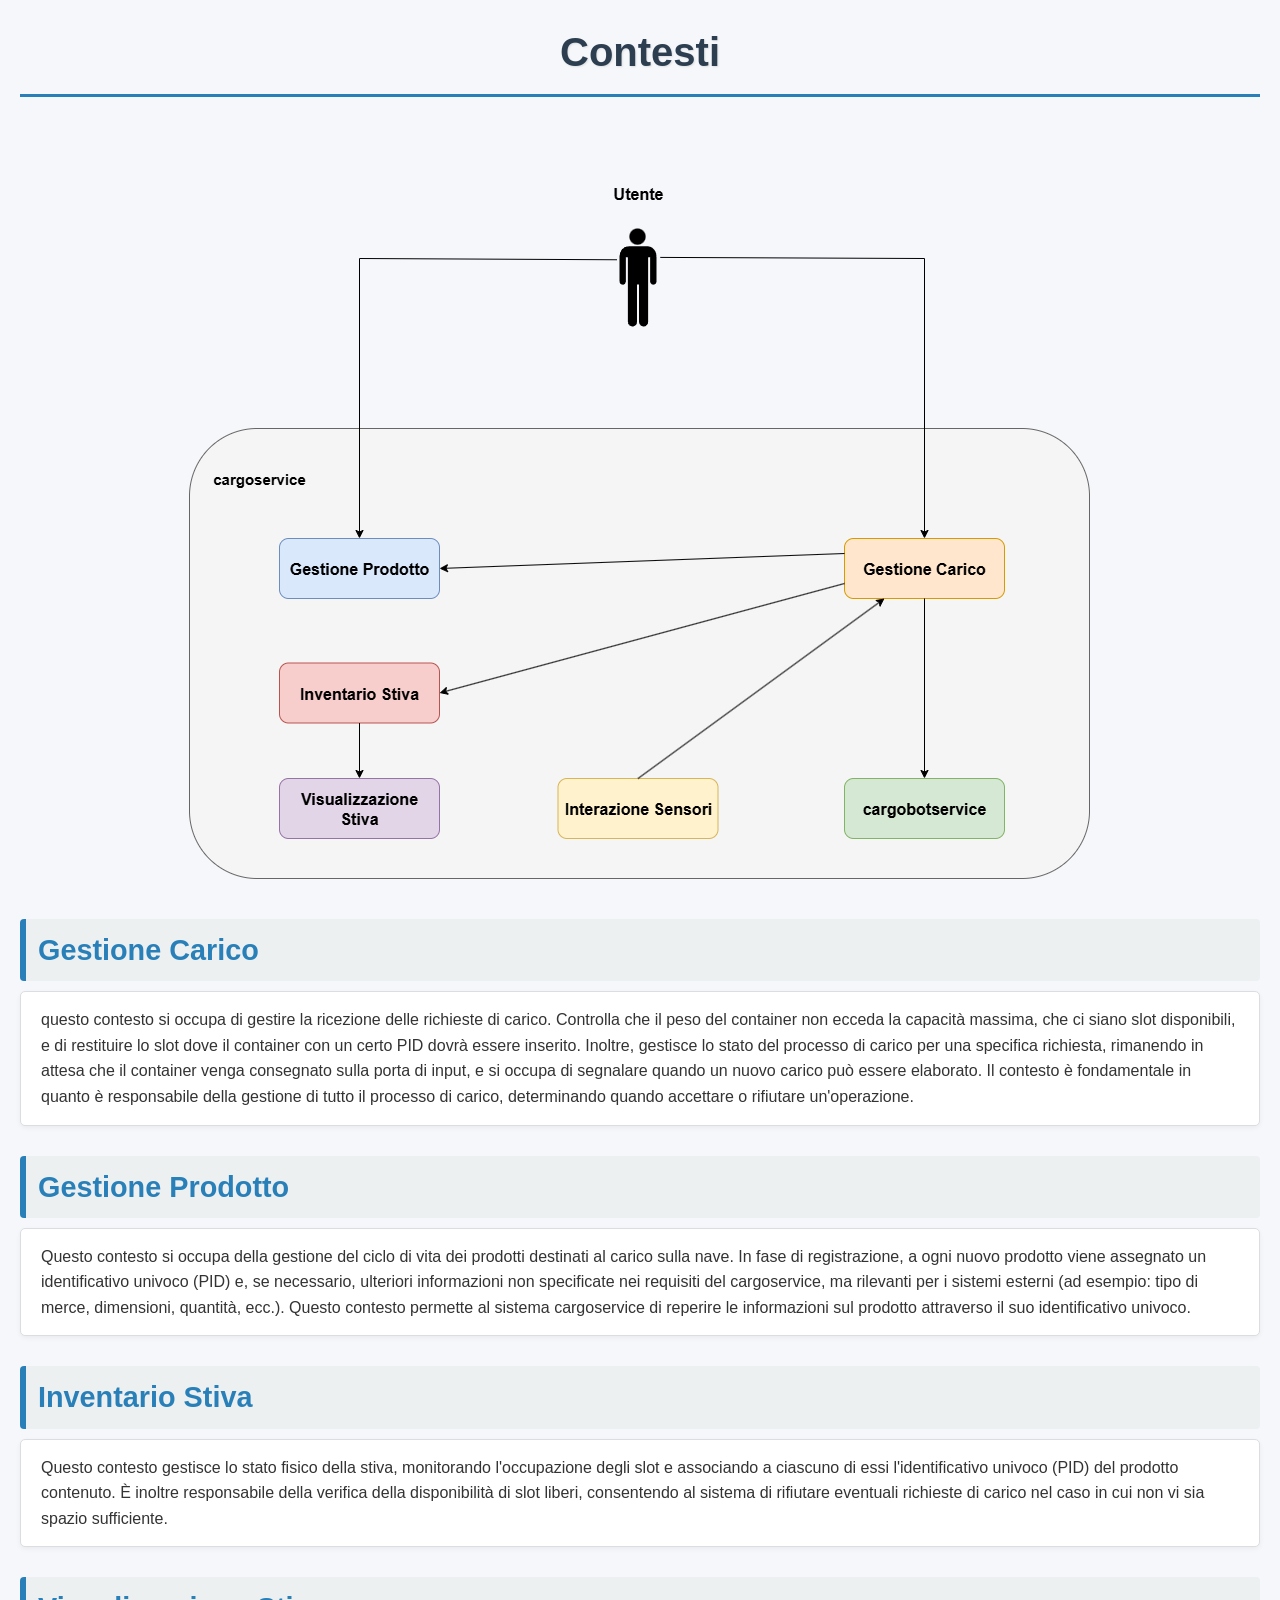
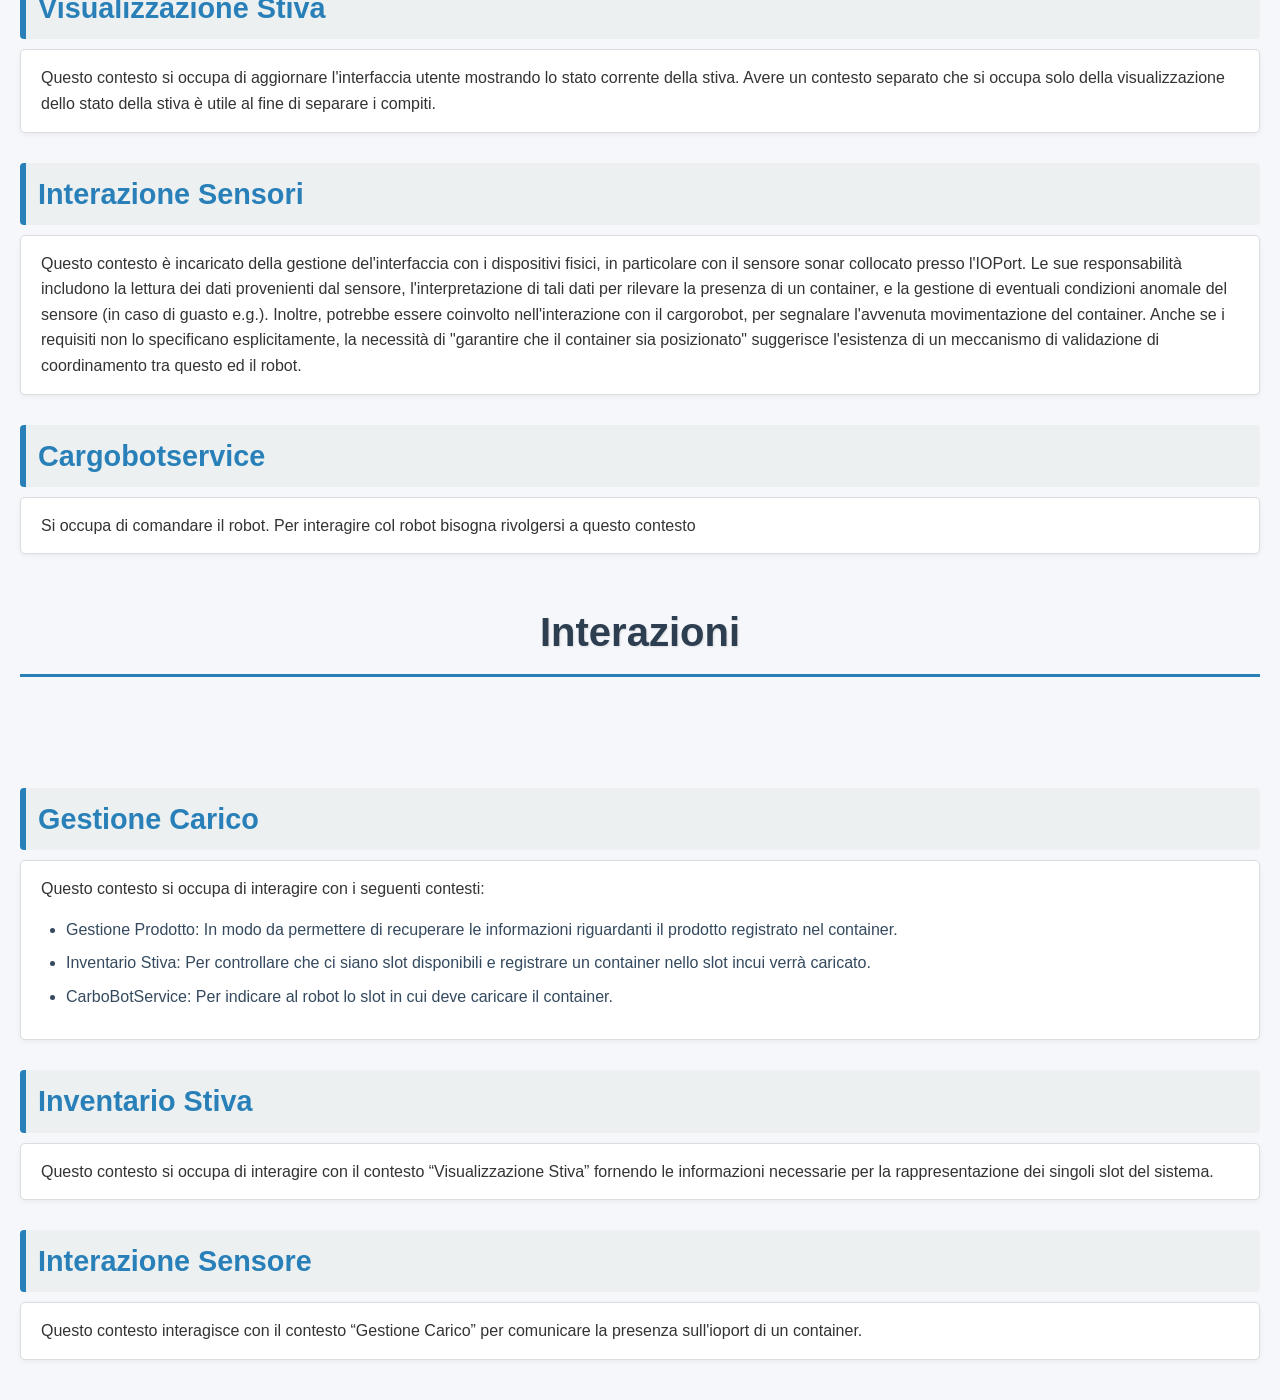
==== docs/html/Sprint0.html @ a0b9209f "Sprint0_0" ====
<!DOCTYPE html>
<html lang="en">

<head>
    <meta charset="UTF-8">
    <meta name="viewport" content="width=device-width, initial-scale=1.0">
    <link rel="stylesheet" type="text/css" href="./css/style.css" />
    <title>Sprint 0</title>
</head>

<body>

    <h1>Contesti</h1>

    <br/><br/>

    <img src="./img/Contesti.png">

    <p>

    <h2>Gestione Carico</h2>

    <div>

        questo contesto si occupa di gestire la ricezione delle richieste di carico. Controlla che il peso del container
        non ecceda la capacità massima, che ci siano slot disponibili, e di restituire lo slot dove il container con un
        certo PID dovrà essere inserito. Inoltre, gestisce lo stato del processo di carico per una specifica richiesta,
        rimanendo in attesa che il container venga consegnato sulla porta di input, e si occupa di segnalare quando un
        nuovo carico può essere elaborato. Il contesto è fondamentale in quanto è responsabile della gestione di tutto
        il processo di carico, determinando quando accettare o rifiutare un'operazione.

    </div>

    <h2>Gestione Prodotto</h2>

    <div>
        Questo contesto si occupa della gestione del ciclo di vita dei prodotti destinati al carico sulla nave. In fase
        di registrazione, a ogni nuovo prodotto viene assegnato un identificativo univoco (PID) e, se necessario,
        ulteriori
        informazioni non specificate nei requisiti del cargoservice, ma rilevanti per i sistemi esterni (ad esempio:
        tipo di merce, dimensioni, quantità, ecc.). Questo contesto permette al sistema cargoservice di reperire le
        informazioni
        sul prodotto attraverso il suo identificativo univoco.

    </div>

    <h2>Inventario Stiva</h2>

    <div>

        Questo contesto gestisce lo stato fisico della stiva, monitorando l'occupazione degli slot e associando a
        ciascuno di essi l'identificativo univoco (PID) del prodotto contenuto. È inoltre responsabile della verifica
        della disponibilità di slot liberi, consentendo al sistema di rifiutare eventuali richieste di carico nel caso
        in cui non vi sia spazio sufficiente.


    </div>

    <h2>Visualizzazione Stiva</h2>

    <div>

        Questo contesto si occupa di aggiornare l'interfaccia utente mostrando lo stato corrente della stiva. Avere un
        contesto separato che si occupa solo della visualizzazione dello stato della stiva è utile al fine di separare i
        compiti.

    </div>

    <h2>Interazione Sensori</h2>

    <div>

        Questo contesto è incaricato della gestione del'interfaccia con i dispositivi fisici, in particolare con il
        sensore sonar collocato presso l'IOPort. Le sue responsabilità includono la lettura dei dati provenienti dal
        sensore, l'interpretazione di tali dati per rilevare la presenza di un container, e la gestione di eventuali
        condizioni anomale del sensore (in caso di guasto e.g.). Inoltre, potrebbe essere coinvolto nell'interazione con
        il cargorobot, per segnalare l'avvenuta movimentazione del container. Anche se i requisiti non lo specificano
        esplicitamente, la necessità di "garantire che il container sia posizionato" suggerisce l'esistenza di un
        meccanismo di validazione di coordinamento tra questo ed il robot.
    </div>

    <h2>Cargobotservice</h2>

    <div>
        Si occupa di comandare il robot. Per interagire col robot bisogna
        rivolgersi a questo contesto
    </div>

    </p>

    <br/>

    <h1>Interazioni</h1>

    <br/><br/>

    <h2>Gestione Carico</h2>

    <div>

        Questo contesto si occupa di interagire con i seguenti contesti:

        <ul>
            <li>
                Gestione Prodotto: In modo da permettere di recuperare le informazioni riguardanti il prodotto
                registrato nel container.
            </li>
            <li>
                Inventario Stiva: Per controllare che ci siano slot disponibili e registrare un container 
                nello slot incui verrà caricato.
            </li>
            <li>
                CarboBotService: Per indicare al robot lo slot in cui deve caricare il container.
            </li>

        </ul>

    </div>

    <h2>Inventario Stiva</h2>

    <div>

       Questo contesto si occupa di interagire con il contesto “Visualizzazione Stiva” fornendo le informazioni necessarie 
       per la rappresentazione dei singoli slot del sistema.

    </div>

<h2>Interazione Sensore</h2>

    <div>

        Questo contesto interagisce con il contesto “Gestione Carico” per comunicare la presenza sull'ioport di un container.

    </div>

</body>

</html>
---- docs/html/css/style.css ----
/* Reset base */
* {
    margin: 0;
    padding: 0;
    box-sizing: border-box;
}

body {
    font-family: Arial, Helvetica, sans-serif;
    background-color: #f5f7fa;
    color: #333;
    line-height: 1.6;
    padding: 20px;
}

/* Titolo principale */
h1 {
    font-size: 2.5em;
    text-align: center;
    margin-bottom: 30px;
    color: #2c3e50;
    border-bottom: 3px solid #2980b9;
    padding-bottom: 10px;
    text-shadow: 1px 1px 2px rgba(0,0,0,0.1);
}

/* Immagine */
img {
    display: block;
    margin: 0 auto 40px auto;
    max-width: 100%;
    height: auto;
}

/* Sezioni */
h2 {
    font-size: 1.8em;
    color: #2980b9;
    margin-bottom: 10px;
    margin-top: 30px;
    border-left: 6px solid #2980b9;
    padding-left: 10px;
    background-color: #ecf0f1;
    padding: 8px 12px;
    border-radius: 4px;
}

/* Testo nei div */
div {
    background-color: #ffffff;
    padding: 15px 20px;
    border: 1px solid #dcdde1;
    border-radius: 5px;
    box-shadow: 0px 2px 5px rgba(0, 0, 0, 0.05);
    margin-bottom: 20px;
}

/* Liste puntate */
ul {
    margin: 15px 0;
    padding-left: 25px;
}

li {
    margin-bottom: 8px;
    list-style-type: disc;
    color: #34495e;
}

/* Responsive */
@media (max-width: 600px) {
    body {
        padding: 10px;
    }

    h1 {
        font-size: 2em;
    }

    h2 {
        font-size: 1.5em;
    }
}
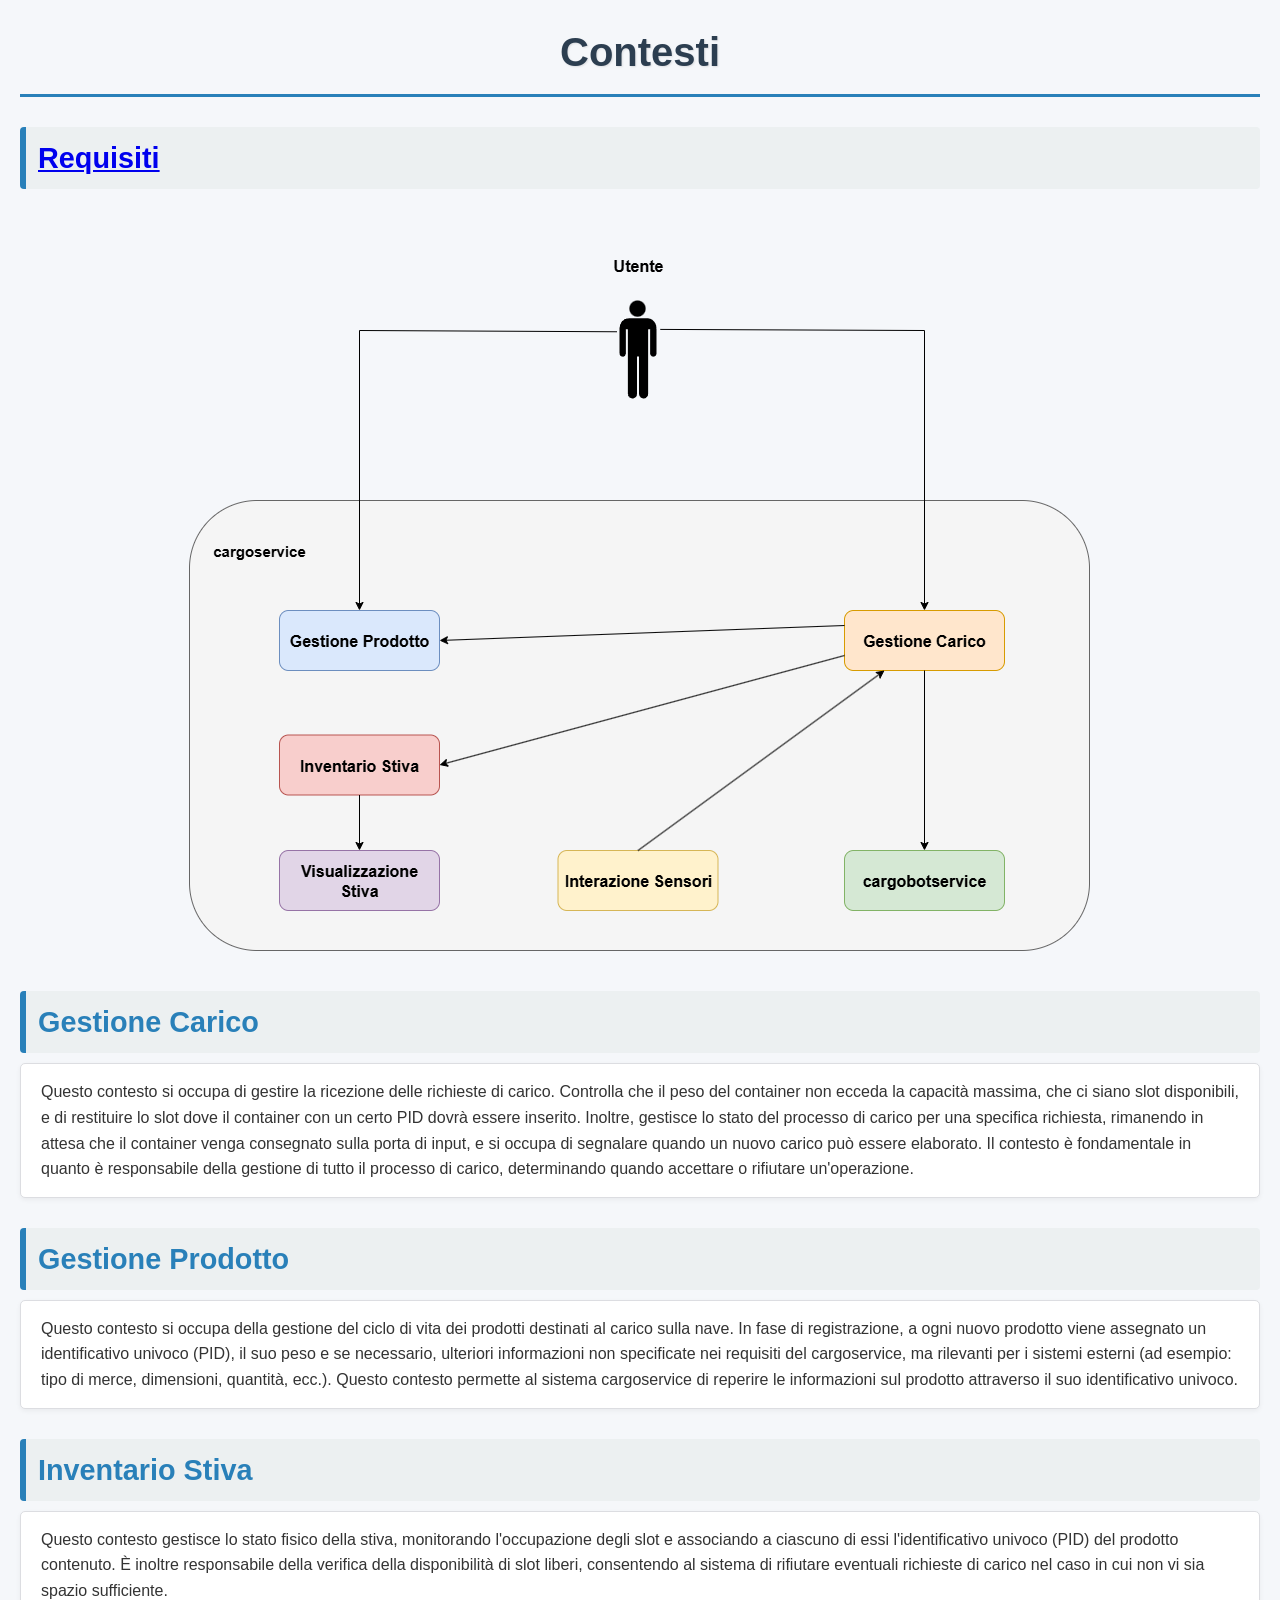
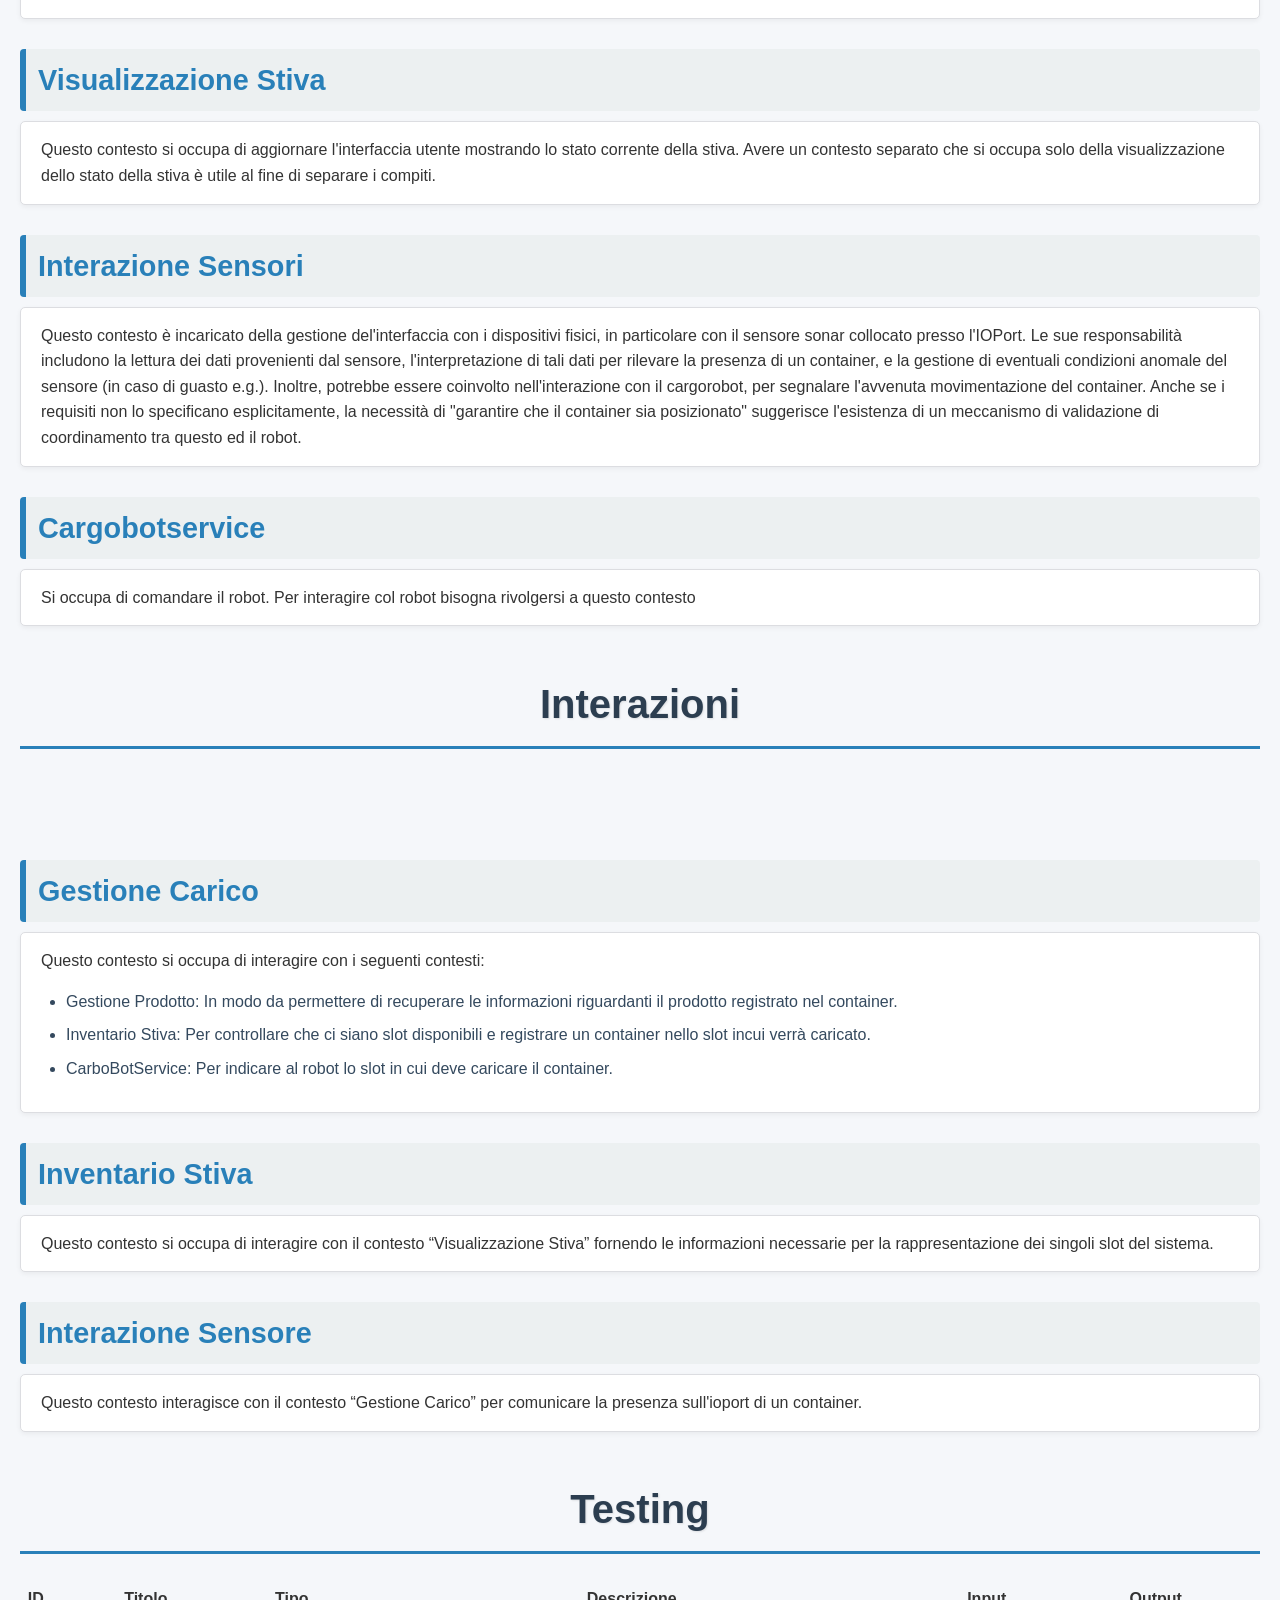
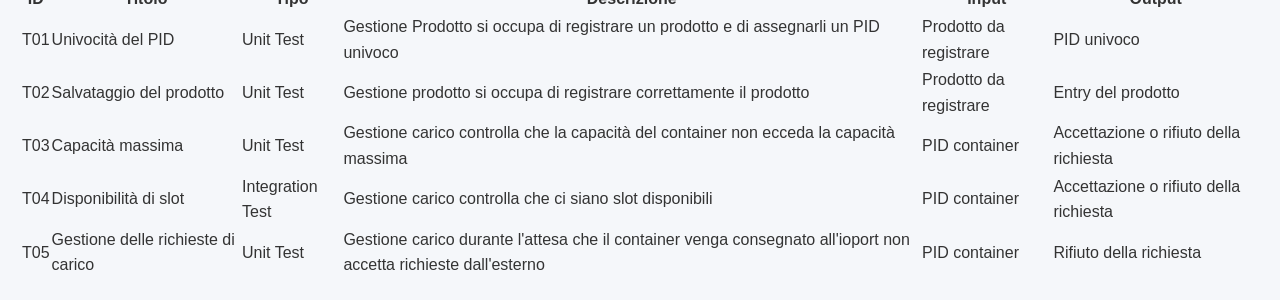
==== commit e4567c1b: "Modifica sprint_0" ====
--- a/docs/html/Sprint0.html
+++ b/docs/html/Sprint0.html
@@ -1,5 +1,5 @@
 <!DOCTYPE html>
-<html lang="en">
+<html lang="it">
 
 <head>
     <meta charset="UTF-8">
@@ -11,8 +11,9 @@
 <body>
 
     <h1>Contesti</h1>
-
-    <br/><br/>
+    <h2><a href="./Requisiti.html">Requisiti</a> </h2>
+
+    <br /><br />
 
     <img src="./img/Contesti.png">
 
@@ -22,7 +23,7 @@
 
     <div>
 
-        questo contesto si occupa di gestire la ricezione delle richieste di carico. Controlla che il peso del container
+        Questo contesto si occupa di gestire la ricezione delle richieste di carico. Controlla che il peso del container
         non ecceda la capacità massima, che ci siano slot disponibili, e di restituire lo slot dove il container con un
         certo PID dovrà essere inserito. Inoltre, gestisce lo stato del processo di carico per una specifica richiesta,
         rimanendo in attesa che il container venga consegnato sulla porta di input, e si occupa di segnalare quando un
@@ -35,13 +36,10 @@
 
     <div>
         Questo contesto si occupa della gestione del ciclo di vita dei prodotti destinati al carico sulla nave. In fase
-        di registrazione, a ogni nuovo prodotto viene assegnato un identificativo univoco (PID) e, se necessario,
-        ulteriori
-        informazioni non specificate nei requisiti del cargoservice, ma rilevanti per i sistemi esterni (ad esempio:
-        tipo di merce, dimensioni, quantità, ecc.). Questo contesto permette al sistema cargoservice di reperire le
-        informazioni
-        sul prodotto attraverso il suo identificativo univoco.
-
+        di registrazione, a ogni nuovo prodotto viene assegnato un identificativo univoco (PID), il suo peso e se
+        necessario, ulteriori informazioni non specificate nei requisiti del cargoservice, ma rilevanti per i sistemi
+        esterni (ad esempio: tipo di merce, dimensioni, quantità, ecc.). Questo contesto permette al sistema
+        cargoservice di reperire le informazioni sul prodotto attraverso il suo identificativo univoco.
     </div>
 
     <h2>Inventario Stiva</h2>
@@ -88,11 +86,11 @@
 
     </p>
 
-    <br/>
+    <br />
 
     <h1>Interazioni</h1>
 
-    <br/><br/>
+    <br /><br />
 
     <h2>Gestione Carico</h2>
 
@@ -106,7 +104,7 @@
                 registrato nel container.
             </li>
             <li>
-                Inventario Stiva: Per controllare che ci siano slot disponibili e registrare un container 
+                Inventario Stiva: Per controllare che ci siano slot disponibili e registrare un container
                 nello slot incui verrà caricato.
             </li>
             <li>
@@ -121,18 +119,155 @@
 
     <div>
 
-       Questo contesto si occupa di interagire con il contesto “Visualizzazione Stiva” fornendo le informazioni necessarie 
-       per la rappresentazione dei singoli slot del sistema.
-
-    </div>
-
-<h2>Interazione Sensore</h2>
-
-    <div>
-
-        Questo contesto interagisce con il contesto “Gestione Carico” per comunicare la presenza sull'ioport di un container.
-
-    </div>
+        Questo contesto si occupa di interagire con il contesto “Visualizzazione Stiva” fornendo le informazioni
+        necessarie
+        per la rappresentazione dei singoli slot del sistema.
+
+    </div>
+
+    <h2>Interazione Sensore</h2>
+
+    <div>
+
+        Questo contesto interagisce con il contesto “Gestione Carico” per comunicare la presenza sull'ioport di un
+        container.
+
+    </div>
+
+    <br />
+    <h1>Testing</h1>
+
+    <table>
+        <tr>
+            <th>
+                ID
+            </th>
+            <th>
+                Titolo
+            </th>
+            <th>
+                Tipo
+            </th>
+            <th>
+                Descrizione
+            </th>
+            <th>
+                Input
+            </th>
+            <th>
+                Output
+            </th>
+
+        </tr>
+
+        <tr>
+            <td>
+                T01
+            </td>
+            <td>
+                Univocità del PID
+            </td>
+            <td>
+                Unit Test
+            </td>
+            <td>
+                Gestione Prodotto si occupa di registrare un prodotto e di assegnarli un PID univoco
+            </td>
+            <td>
+                Prodotto da registrare
+            </td>
+            <td>
+                PID univoco
+            </td>
+        </tr>
+
+        <tr>
+            <td>
+                T02
+            </td>
+            <td>
+                Salvataggio del prodotto
+            </td>
+            <td>
+                Unit Test
+            </td>
+            <td>
+                Gestione prodotto si occupa di registrare correttamente il prodotto
+            </td>
+            <td>
+                Prodotto da registrare
+            </td>
+            <td>
+                Entry del prodotto
+            </td>
+        </tr>
+
+        <tr>
+            <td>
+                T03
+            </td>
+            <td>
+                Capacità massima
+            </td>
+            <td>
+                Unit Test
+            </td>
+            <td>
+                Gestione carico controlla che la capacità del container non ecceda la capacità massima
+            </td>
+            <td>
+                PID container
+            </td>
+            <td>
+                Accettazione o rifiuto della richiesta
+            </td>
+        </tr>
+
+        <tr>
+            <td>
+                T04
+            </td>
+            <td>
+                Disponibilità di slot
+            </td>
+            <td>
+                Integration Test
+            </td>
+            <td>
+                Gestione carico controlla che ci siano slot disponibili
+            </td>
+            <td>
+                PID container
+            </td>
+            <td>
+                Accettazione o rifiuto della richiesta
+            </td>
+        </tr>
+
+        <tr>
+            <td>
+                T05
+            </td>
+            <td>
+                Gestione delle richieste di carico
+            </td>
+            <td>
+                Unit Test
+            </td>
+            <td>
+                Gestione carico durante l'attesa che il container venga consegnato all'ioport non accetta richieste
+                dall'esterno
+            </td>
+            <td>
+                PID container
+            </td>
+            <td>
+                Rifiuto della richiesta
+            </td>
+        </tr>
+
+    </table>
+
 
 </body>
 
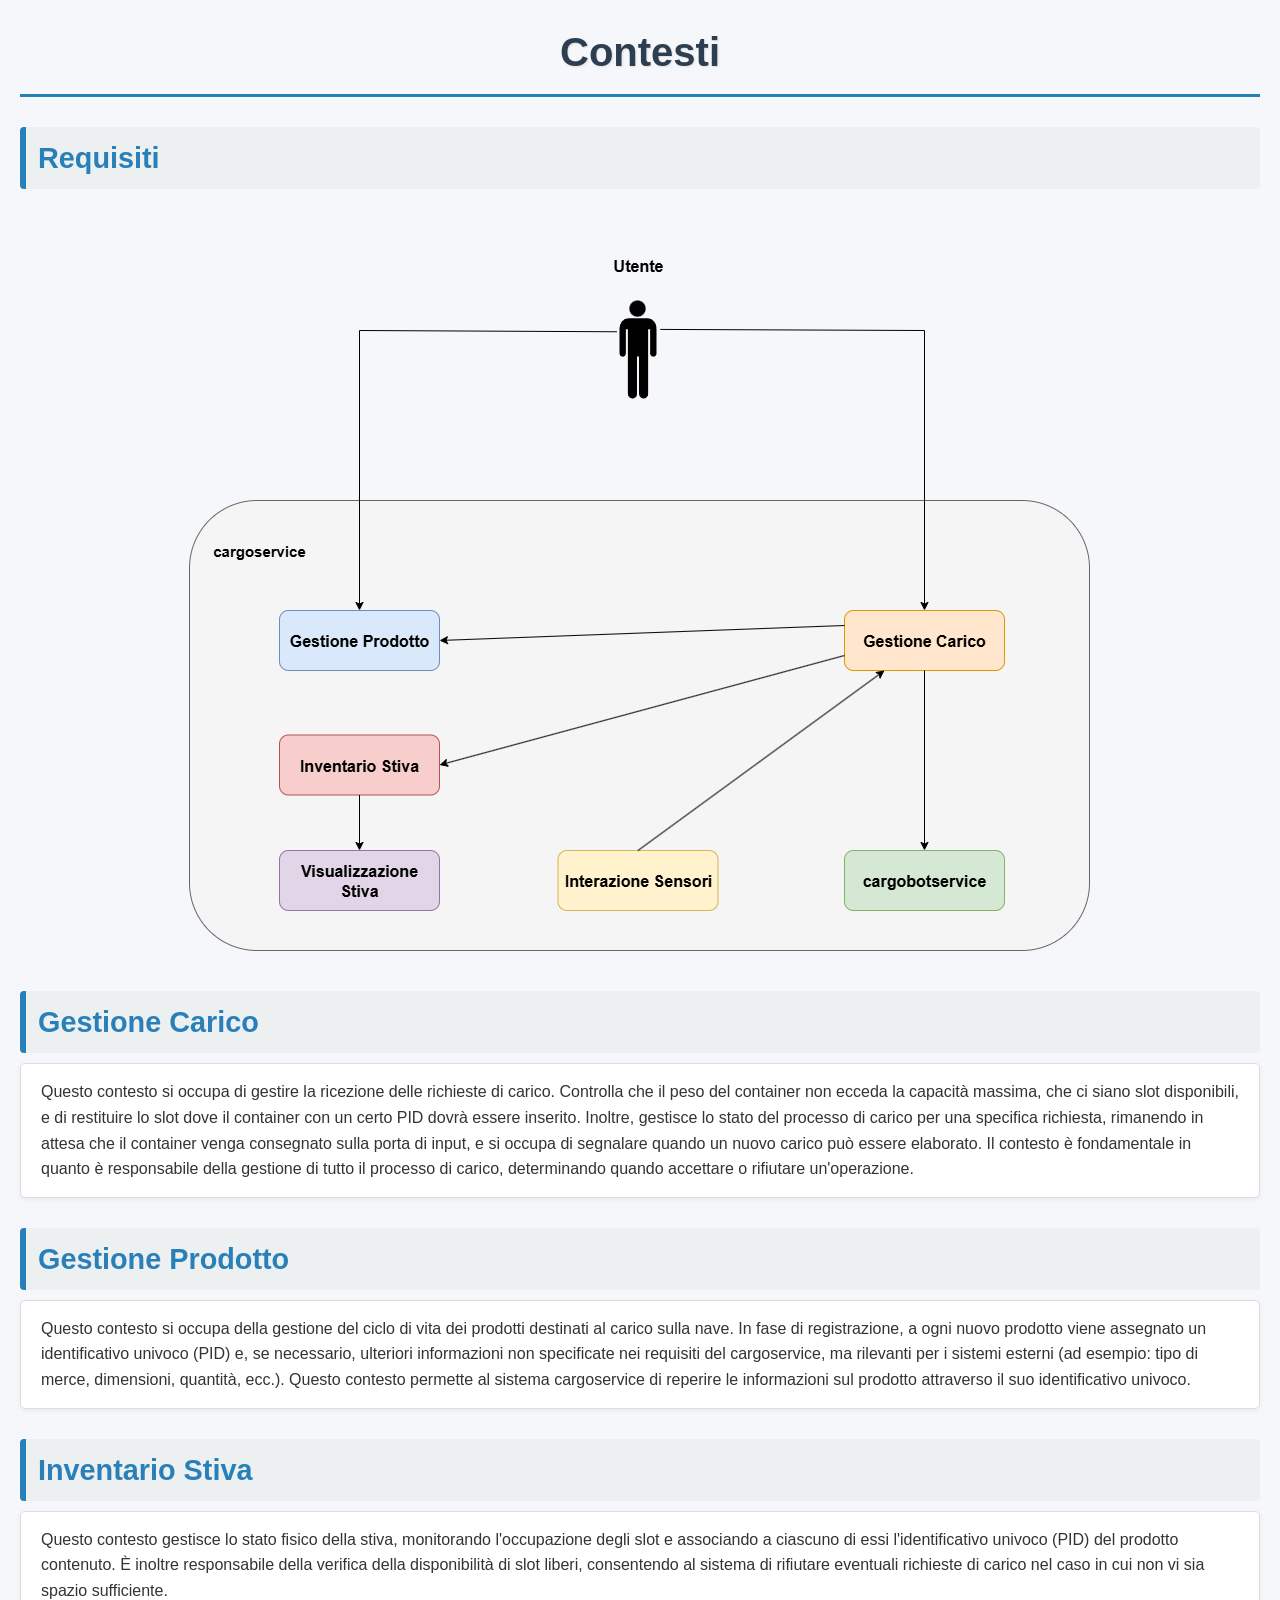
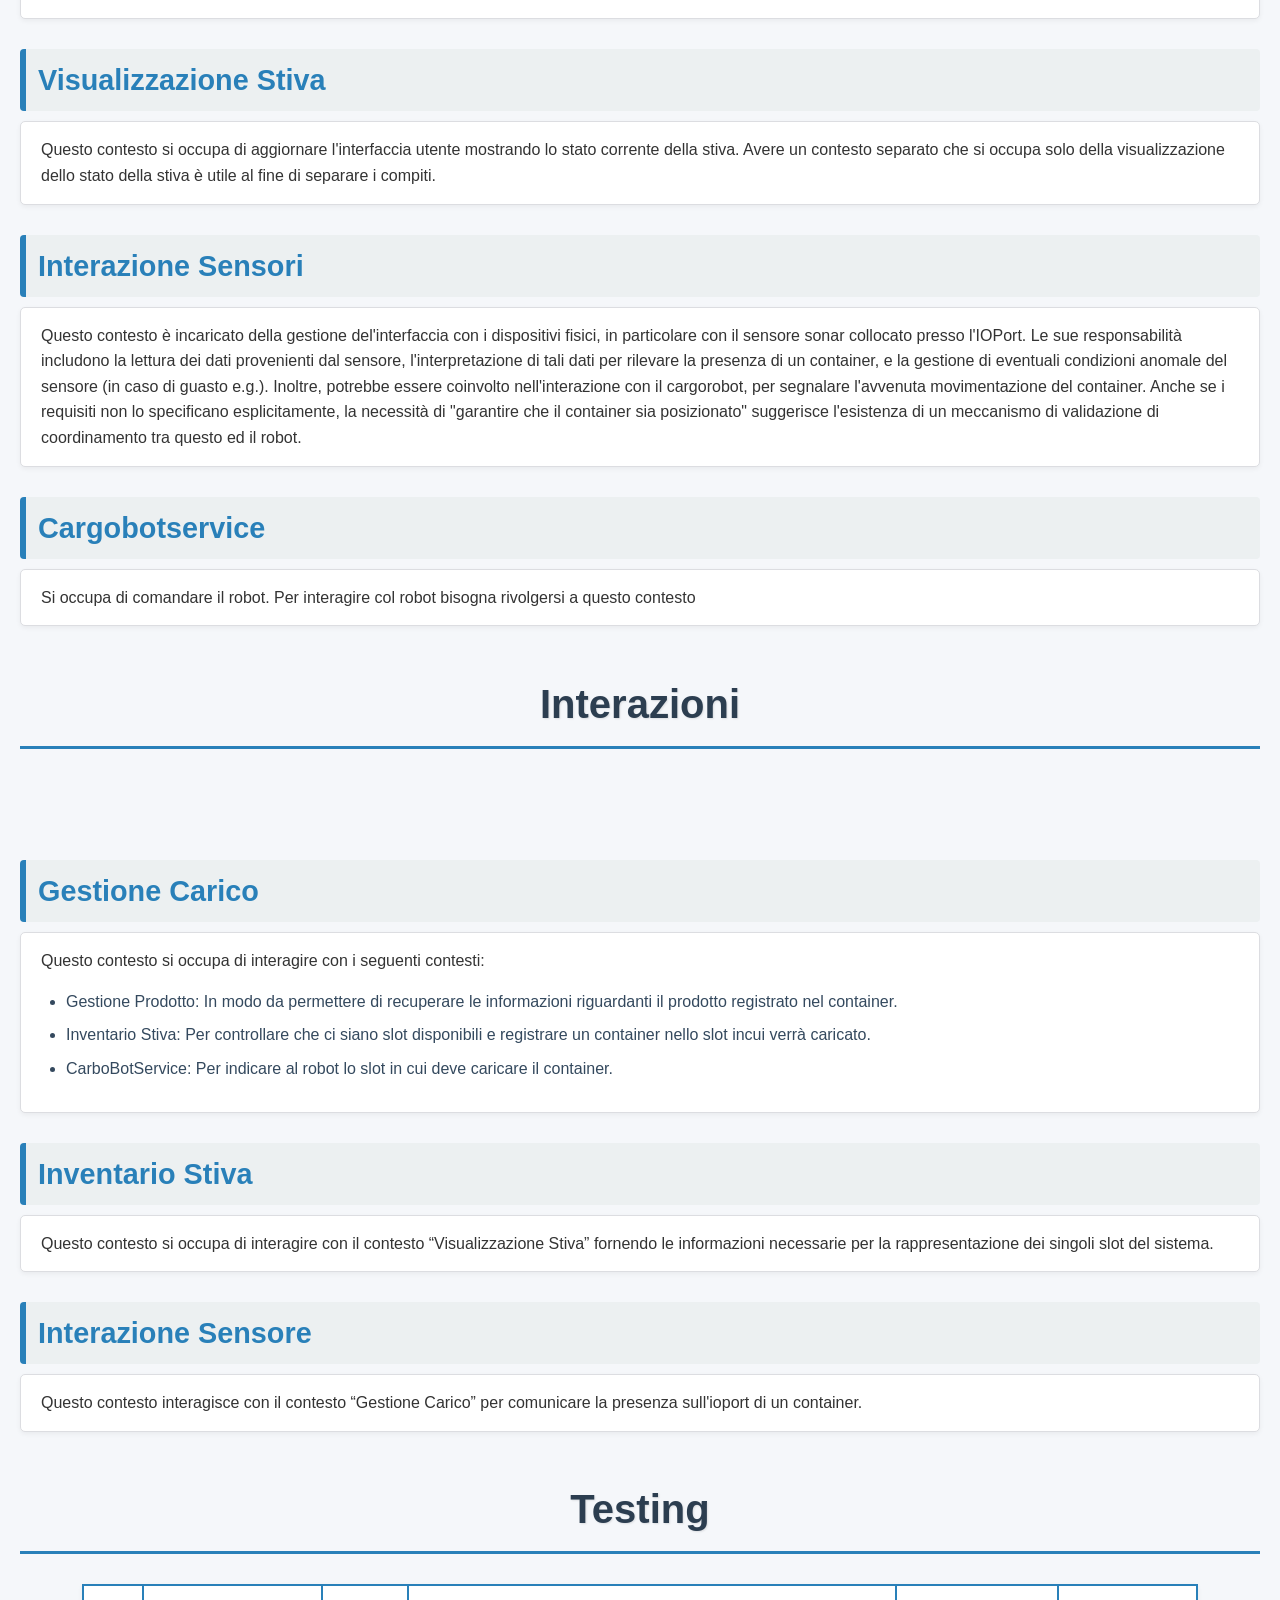
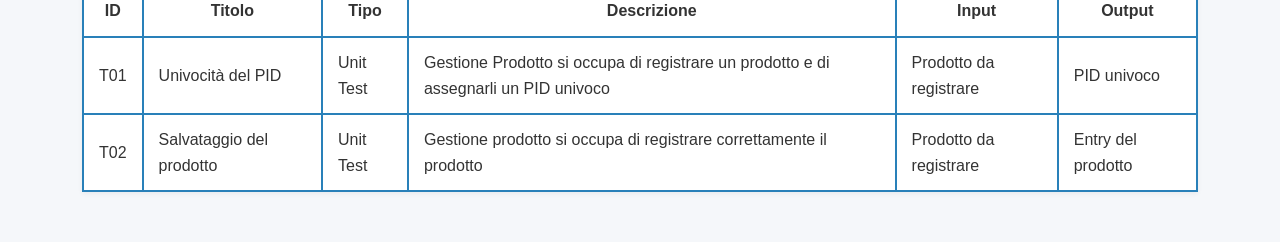
==== commit c859e899: "sistemati i requisiti, modificato sprint0" ====
--- a/docs/html/Sprint0.html
+++ b/docs/html/Sprint0.html
@@ -13,7 +13,7 @@
     <h1>Contesti</h1>
     <h2><a href="./Requisiti.html">Requisiti</a> </h2>
 
-    <br /><br />
+    <br/><br/>
 
     <img src="./img/Contesti.png">
 
@@ -36,10 +36,13 @@
 
     <div>
         Questo contesto si occupa della gestione del ciclo di vita dei prodotti destinati al carico sulla nave. In fase
-        di registrazione, a ogni nuovo prodotto viene assegnato un identificativo univoco (PID), il suo peso e se
-        necessario, ulteriori informazioni non specificate nei requisiti del cargoservice, ma rilevanti per i sistemi
-        esterni (ad esempio: tipo di merce, dimensioni, quantità, ecc.). Questo contesto permette al sistema
-        cargoservice di reperire le informazioni sul prodotto attraverso il suo identificativo univoco.
+        di registrazione, a ogni nuovo prodotto viene assegnato un identificativo univoco (PID) e, se necessario,
+        ulteriori
+        informazioni non specificate nei requisiti del cargoservice, ma rilevanti per i sistemi esterni (ad esempio:
+        tipo di merce, dimensioni, quantità, ecc.). Questo contesto permette al sistema cargoservice di reperire le
+        informazioni
+        sul prodotto attraverso il suo identificativo univoco.
+
     </div>
 
     <h2>Inventario Stiva</h2>
@@ -86,11 +89,11 @@
 
     </p>
 
-    <br />
+    <br/>
 
     <h1>Interazioni</h1>
 
-    <br /><br />
+    <br/><br/>
 
     <h2>Gestione Carico</h2>
 
@@ -104,7 +107,7 @@
                 registrato nel container.
             </li>
             <li>
-                Inventario Stiva: Per controllare che ci siano slot disponibili e registrare un container
+                Inventario Stiva: Per controllare che ci siano slot disponibili e registrare un container 
                 nello slot incui verrà caricato.
             </li>
             <li>
@@ -119,22 +122,20 @@
 
     <div>
 
-        Questo contesto si occupa di interagire con il contesto “Visualizzazione Stiva” fornendo le informazioni
-        necessarie
-        per la rappresentazione dei singoli slot del sistema.
-
-    </div>
-
-    <h2>Interazione Sensore</h2>
-
-    <div>
-
-        Questo contesto interagisce con il contesto “Gestione Carico” per comunicare la presenza sull'ioport di un
-        container.
-
-    </div>
-
-    <br />
+       Questo contesto si occupa di interagire con il contesto “Visualizzazione Stiva” fornendo le informazioni necessarie 
+       per la rappresentazione dei singoli slot del sistema.
+
+    </div>
+
+<h2>Interazione Sensore</h2>
+
+    <div>
+
+        Questo contesto interagisce con il contesto “Gestione Carico” per comunicare la presenza sull'ioport di un container.
+
+    </div>
+
+    <br/>
     <h1>Testing</h1>
 
     <table>
@@ -142,16 +143,16 @@
             <th>
                 ID
             </th>
-            <th>
+             <th>
                 Titolo
-            </th>
+             </th>
             <th>
                 Tipo
             </th>
-            <th>
+             <th>
                 Descrizione
             </th>
-            <th>
+             <th>
                 Input
             </th>
             <th>
@@ -164,17 +165,17 @@
             <td>
                 T01
             </td>
-            <td>
+             <td>
                 Univocità del PID
             </td>
-            <td>
+             <td>
                 Unit Test
             </td>
-            <td>
-                Gestione Prodotto si occupa di registrare un prodotto e di assegnarli un PID univoco
-            </td>
-            <td>
-                Prodotto da registrare
+             <td>
+              Gestione Prodotto si occupa di registrare un prodotto e di assegnarli un PID univoco
+            </td>
+            <td>
+               Prodotto da registrare
             </td>
             <td>
                 PID univoco
@@ -185,87 +186,23 @@
             <td>
                 T02
             </td>
-            <td>
+             <td>
                 Salvataggio del prodotto
             </td>
-            <td>
+             <td>
                 Unit Test
             </td>
-            <td>
-                Gestione prodotto si occupa di registrare correttamente il prodotto
-            </td>
-            <td>
-                Prodotto da registrare
+             <td>
+                Gestione prodotto si occupa di registrare correttamente il prodotto 
+            </td>
+            <td>
+               Prodotto da registrare
             </td>
             <td>
                 Entry del prodotto
             </td>
         </tr>
 
-        <tr>
-            <td>
-                T03
-            </td>
-            <td>
-                Capacità massima
-            </td>
-            <td>
-                Unit Test
-            </td>
-            <td>
-                Gestione carico controlla che la capacità del container non ecceda la capacità massima
-            </td>
-            <td>
-                PID container
-            </td>
-            <td>
-                Accettazione o rifiuto della richiesta
-            </td>
-        </tr>
-
-        <tr>
-            <td>
-                T04
-            </td>
-            <td>
-                Disponibilità di slot
-            </td>
-            <td>
-                Integration Test
-            </td>
-            <td>
-                Gestione carico controlla che ci siano slot disponibili
-            </td>
-            <td>
-                PID container
-            </td>
-            <td>
-                Accettazione o rifiuto della richiesta
-            </td>
-        </tr>
-
-        <tr>
-            <td>
-                T05
-            </td>
-            <td>
-                Gestione delle richieste di carico
-            </td>
-            <td>
-                Unit Test
-            </td>
-            <td>
-                Gestione carico durante l'attesa che il container venga consegnato all'ioport non accetta richieste
-                dall'esterno
-            </td>
-            <td>
-                PID container
-            </td>
-            <td>
-                Rifiuto della richiesta
-            </td>
-        </tr>
-
     </table>
 
 
--- a/docs/html/css/style.css
+++ b/docs/html/css/style.css
@@ -45,6 +45,24 @@
     border-radius: 4px;
 }
 
+/* Link */
+a {
+    color: #2980b9;
+    text-decoration: none;
+    font-weight: bold;
+    transition: color 0.3s ease, text-decoration 0.3s ease;
+}
+
+a:hover {
+    color: #1c5980;
+    text-decoration: underline;
+}
+
+a:visited {
+    color: #6c5ce7;
+}
+
+
 /* Testo nei div */
 div {
     background-color: #ffffff;
@@ -61,11 +79,54 @@
     padding-left: 25px;
 }
 
-li {
+ol {
+    margin: 15px 0;
+    padding-left: 25px;
+}
+
+li{
     margin-bottom: 8px;
-    list-style-type: disc;
     color: #34495e;
 }
+
+.cerchio{
+
+    list-style-type: disc;
+}
+
+/* Tabelle */
+table {
+    width: 90%;
+    border-collapse: collapse;
+    margin:auto;
+    margin-bottom: 30px;
+    background-color: #ffffff;
+    border: 2px solid #2980b9;
+    overflow: hidden;
+    box-shadow: 0px 2px 5px rgba(0, 0, 0, 0.05);
+}
+
+
+thead {
+    background-color: #2980b9;
+    text-align: left;
+}
+
+
+th, td {
+    padding: 12px 15px;
+    border: 2px solid #2980b9;
+}
+
+
+@media (max-width: 600px) {
+    table {
+        display: block;
+        overflow-x: auto;
+        white-space: nowrap;
+    }
+}
+
 
 /* Responsive */
 @media (max-width: 600px) {
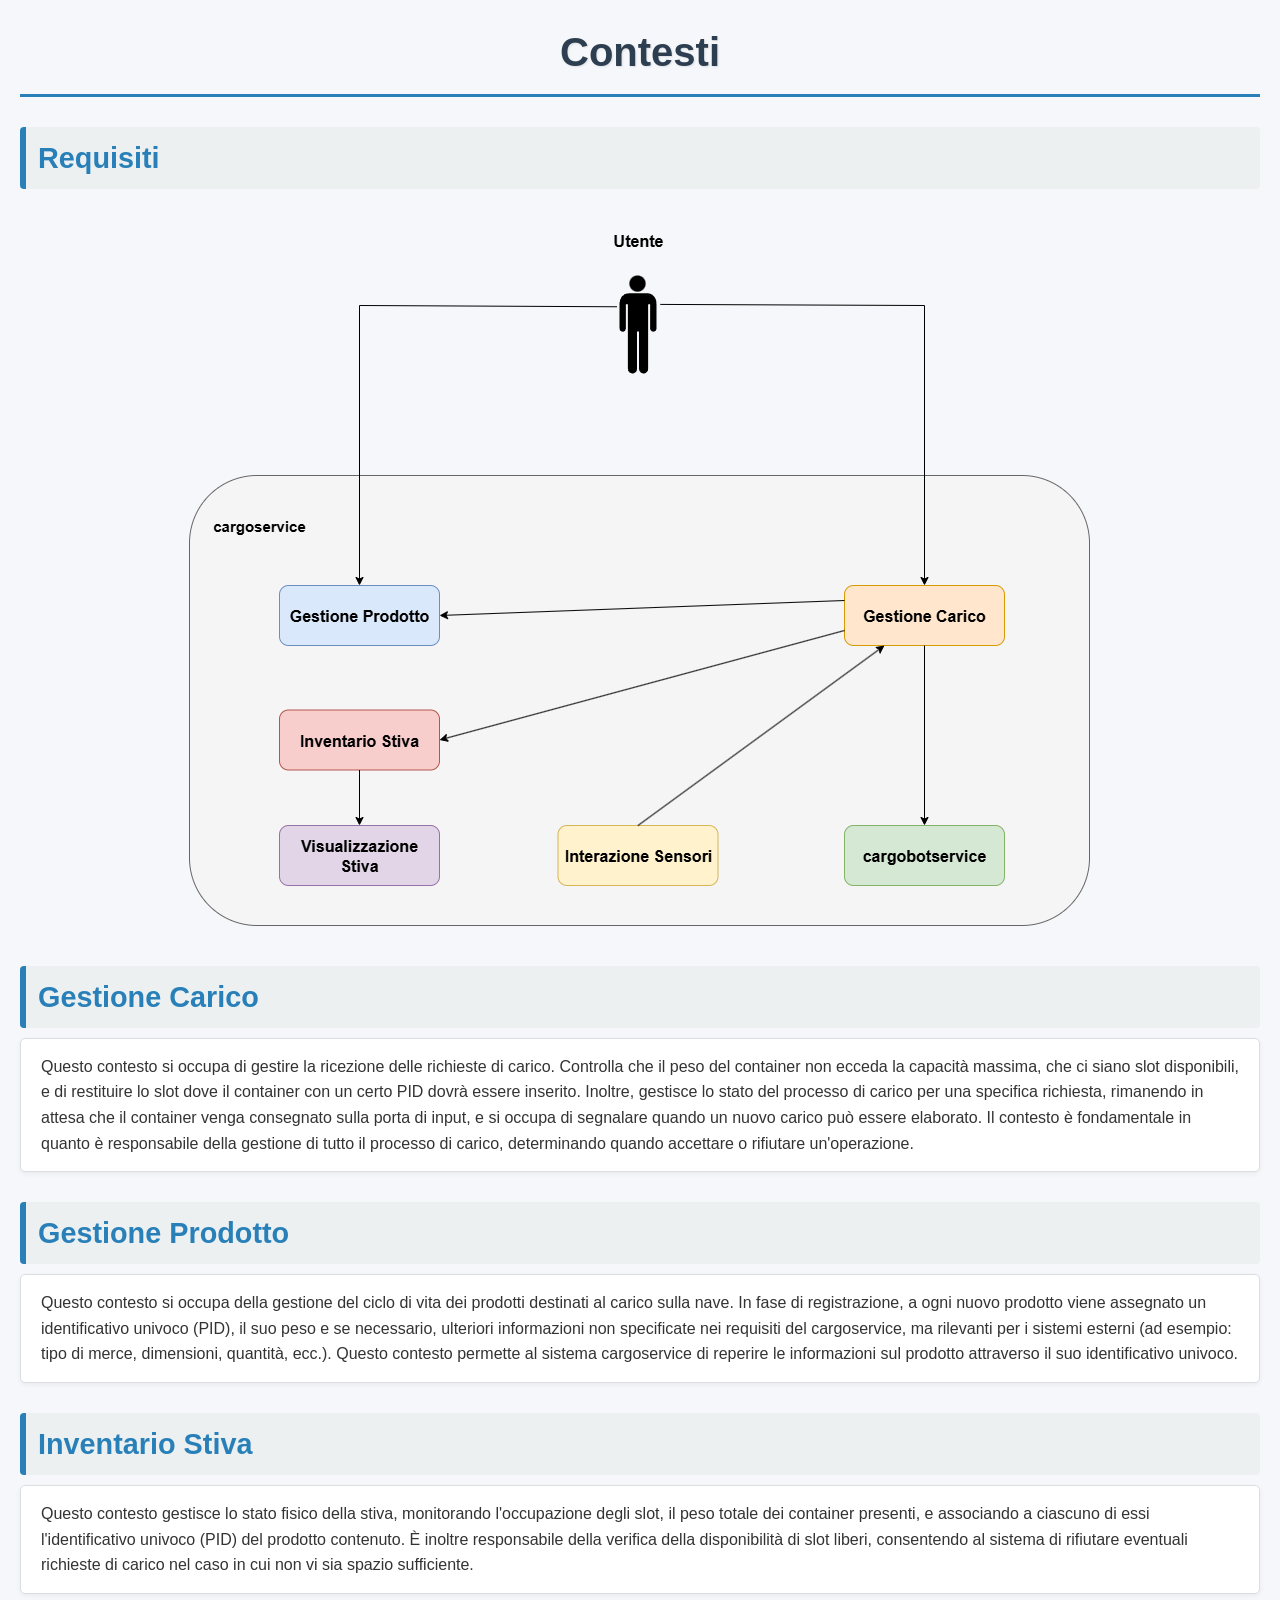
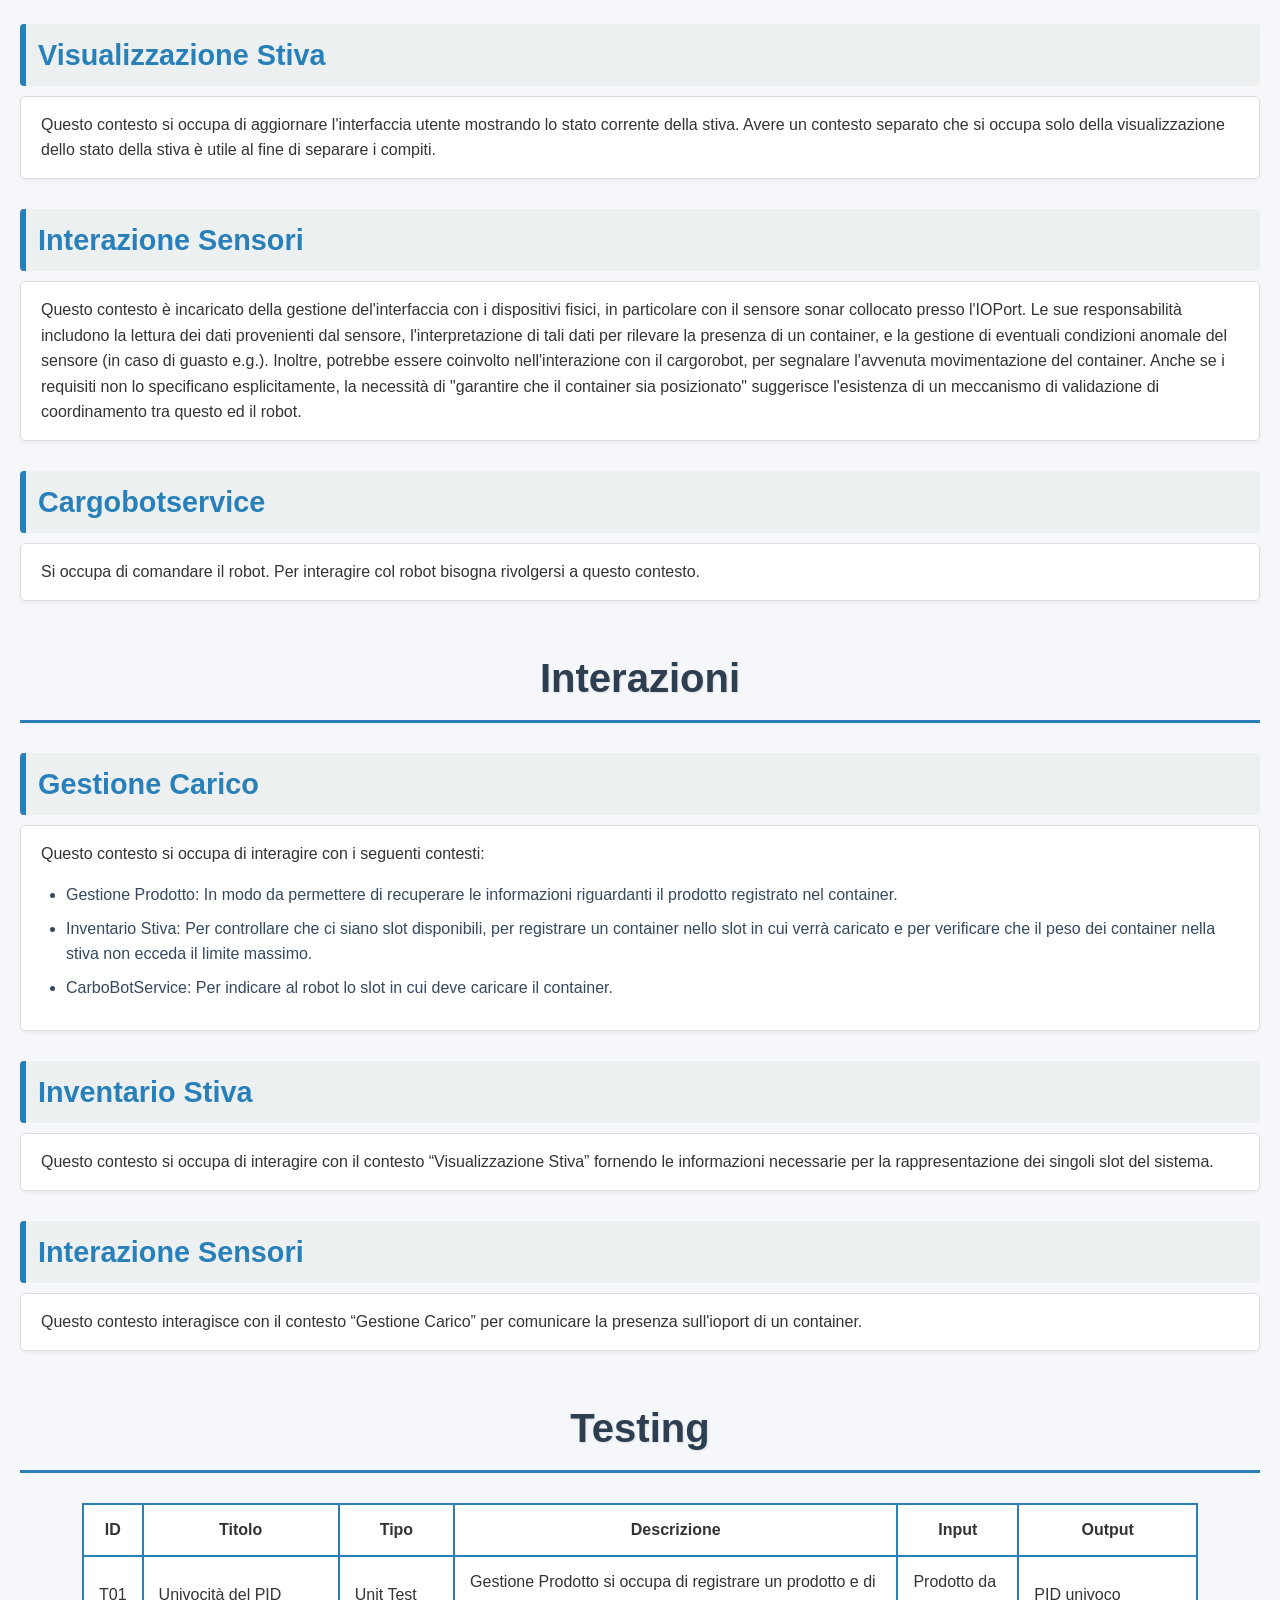
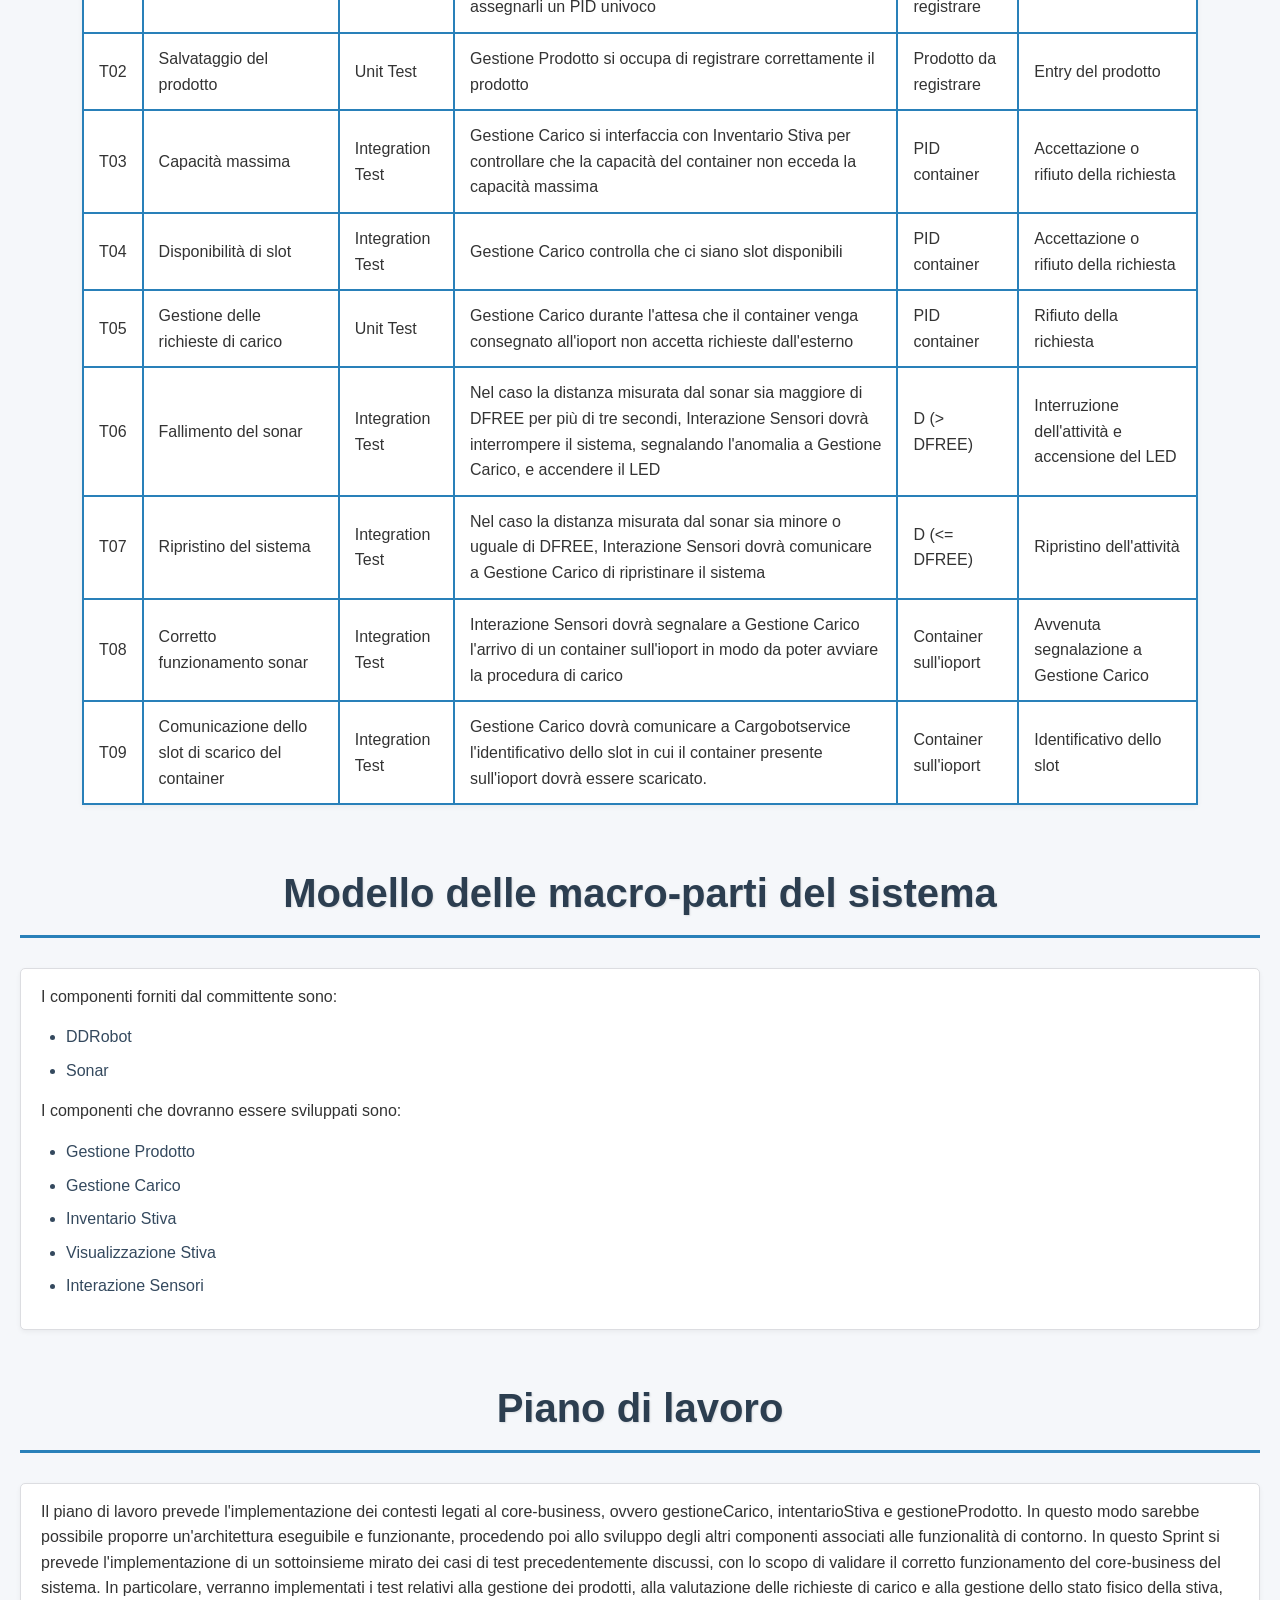
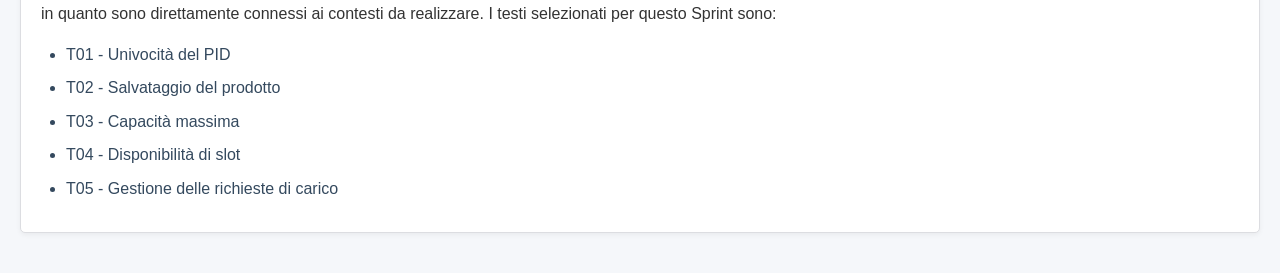
==== commit 6943025c: "Finito Sprint0" ====
--- a/docs/html/Sprint0.html
+++ b/docs/html/Sprint0.html
@@ -13,7 +13,7 @@
     <h1>Contesti</h1>
     <h2><a href="./Requisiti.html">Requisiti</a> </h2>
 
-    <br/><br/>
+    <br />
 
     <img src="./img/Contesti.png">
 
@@ -36,24 +36,20 @@
 
     <div>
         Questo contesto si occupa della gestione del ciclo di vita dei prodotti destinati al carico sulla nave. In fase
-        di registrazione, a ogni nuovo prodotto viene assegnato un identificativo univoco (PID) e, se necessario,
-        ulteriori
-        informazioni non specificate nei requisiti del cargoservice, ma rilevanti per i sistemi esterni (ad esempio:
-        tipo di merce, dimensioni, quantità, ecc.). Questo contesto permette al sistema cargoservice di reperire le
-        informazioni
-        sul prodotto attraverso il suo identificativo univoco.
-
+        di registrazione, a ogni nuovo prodotto viene assegnato un identificativo univoco (PID), il suo peso e se
+        necessario, ulteriori informazioni non specificate nei requisiti del cargoservice, ma rilevanti per i sistemi
+        esterni (ad esempio: tipo di merce, dimensioni, quantità, ecc.). Questo contesto permette al sistema
+        cargoservice di reperire le informazioni sul prodotto attraverso il suo identificativo univoco.
     </div>
 
     <h2>Inventario Stiva</h2>
 
     <div>
 
-        Questo contesto gestisce lo stato fisico della stiva, monitorando l'occupazione degli slot e associando a
-        ciascuno di essi l'identificativo univoco (PID) del prodotto contenuto. È inoltre responsabile della verifica
-        della disponibilità di slot liberi, consentendo al sistema di rifiutare eventuali richieste di carico nel caso
-        in cui non vi sia spazio sufficiente.
-
+        Questo contesto gestisce lo stato fisico della stiva, monitorando l'occupazione degli slot, il peso totale dei
+        container presenti, e associando a ciascuno di essi l'identificativo univoco (PID) del prodotto contenuto. È
+        inoltre responsabile della verifica della disponibilità di slot liberi, consentendo al sistema di rifiutare
+        eventuali richieste di carico nel caso in cui non vi sia spazio sufficiente.
 
     </div>
 
@@ -84,16 +80,14 @@
 
     <div>
         Si occupa di comandare il robot. Per interagire col robot bisogna
-        rivolgersi a questo contesto
+        rivolgersi a questo contesto.
     </div>
 
     </p>
 
-    <br/>
+    <br />
 
     <h1>Interazioni</h1>
-
-    <br/><br/>
 
     <h2>Gestione Carico</h2>
 
@@ -107,8 +101,9 @@
                 registrato nel container.
             </li>
             <li>
-                Inventario Stiva: Per controllare che ci siano slot disponibili e registrare un container 
-                nello slot incui verrà caricato.
+                Inventario Stiva: Per controllare che ci siano slot disponibili, per registrare un container
+                nello slot in cui verrà caricato e per verificare che il peso dei container nella stiva non ecceda il
+                limite massimo.
             </li>
             <li>
                 CarboBotService: Per indicare al robot lo slot in cui deve caricare il container.
@@ -122,88 +117,282 @@
 
     <div>
 
-       Questo contesto si occupa di interagire con il contesto “Visualizzazione Stiva” fornendo le informazioni necessarie 
-       per la rappresentazione dei singoli slot del sistema.
-
-    </div>
-
-<h2>Interazione Sensore</h2>
-
-    <div>
-
-        Questo contesto interagisce con il contesto “Gestione Carico” per comunicare la presenza sull'ioport di un container.
-
+        Questo contesto si occupa di interagire con il contesto “Visualizzazione Stiva” fornendo le informazioni
+        necessarie
+        per la rappresentazione dei singoli slot del sistema.
+
+    </div>
+
+    <h2>Interazione Sensori</h2>
+
+    <div>
+
+        Questo contesto interagisce con il contesto “Gestione Carico” per comunicare la presenza sull'ioport di un
+        container.
+
+    </div>
+
+    <br />
+    <h1>Testing</h1>
+
+    <table>
+        <tr>
+            <th>
+                ID
+            </th>
+            <th>
+                Titolo
+            </th>
+            <th>
+                Tipo
+            </th>
+            <th>
+                Descrizione
+            </th>
+            <th>
+                Input
+            </th>
+            <th>
+                Output
+            </th>
+
+        </tr>
+
+        <tr>
+            <td>
+                T01
+            </td>
+            <td>
+                Univocità del PID
+            </td>
+            <td>
+                Unit Test
+            </td>
+            <td>
+                Gestione Prodotto si occupa di registrare un prodotto e di assegnarli un PID univoco
+            </td>
+            <td>
+                Prodotto da registrare
+            </td>
+            <td>
+                PID univoco
+            </td>
+        </tr>
+
+        <tr>
+            <td>
+                T02
+            </td>
+            <td>
+                Salvataggio del prodotto
+            </td>
+            <td>
+                Unit Test
+            </td>
+            <td>
+                Gestione Prodotto si occupa di registrare correttamente il prodotto
+            </td>
+            <td>
+                Prodotto da registrare
+            </td>
+            <td>
+                Entry del prodotto
+            </td>
+        </tr>
+
+        <tr>
+            <td>
+                T03
+            </td>
+            <td>
+                Capacità massima
+            </td>
+            <td>
+                Integration Test
+            </td>
+            <td>
+                Gestione Carico si interfaccia con Inventario Stiva per controllare che la capacità del container non
+                ecceda la capacità massima
+            </td>
+            <td>
+                PID container
+            </td>
+            <td>
+                Accettazione o rifiuto della richiesta
+            </td>
+        </tr>
+
+        <tr>
+            <td>
+                T04
+            </td>
+            <td>
+                Disponibilità di slot
+            </td>
+            <td>
+                Integration Test
+            </td>
+            <td>
+                Gestione Carico controlla che ci siano slot disponibili
+            </td>
+            <td>
+                PID container
+            </td>
+            <td>
+                Accettazione o rifiuto della richiesta
+            </td>
+        </tr>
+
+        <tr>
+            <td>
+                T05
+            </td>
+            <td>
+                Gestione delle richieste di carico
+            </td>
+            <td>
+                Unit Test
+            </td>
+            <td>
+                Gestione Carico durante l'attesa che il container venga consegnato all'ioport non accetta richieste
+                dall'esterno
+            </td>
+            <td>
+                PID container
+            </td>
+            <td>
+                Rifiuto della richiesta
+            </td>
+        </tr>
+
+        <tr>
+            <td>
+                T06
+            </td>
+            <td>
+                Fallimento del sonar
+            </td>
+            <td>
+                Integration Test
+            </td>
+            <td>
+                Nel caso la distanza misurata dal sonar sia maggiore di DFREE per più di tre secondi, Interazione
+                Sensori dovrà interrompere il sistema, segnalando l'anomalia a Gestione Carico, e accendere
+                il LED
+            </td>
+            <td>
+                D (> DFREE)
+            </td>
+            <td>
+                Interruzione dell'attività e accensione del LED
+            </td>
+        </tr>
+
+        <tr>
+            <td>
+                T07
+            </td>
+            <td>
+                Ripristino del sistema
+            </td>
+            <td>
+                Integration Test
+            </td>
+            <td>
+                Nel caso la distanza misurata dal sonar sia minore o uguale di DFREE, Interazione Sensori dovrà
+                comunicare a Gestione Carico di ripristinare il sistema
+            </td>
+            <td>
+                D (<= DFREE) </td>
+            <td>
+                Ripristino dell'attività
+            </td>
+        </tr>
+
+        <tr>
+            <td>
+                T08
+            </td>
+            <td>
+                Corretto funzionamento sonar
+            </td>
+            <td>
+                Integration Test
+            </td>
+            <td>
+                Interazione Sensori dovrà segnalare a Gestione Carico l'arrivo di un container sull'ioport in modo da
+                poter avviare la procedura di carico
+            </td>
+            <td>
+                Container sull'ioport
+            </td>
+            <td>
+                Avvenuta segnalazione a Gestione Carico
+            </td>
+        </tr>
+
+        <tr>
+            <td>
+                T09
+            </td>
+            <td>
+                Comunicazione dello slot di scarico del container
+            </td>
+            <td>
+                Integration Test
+            </td>
+            <td>
+                Gestione Carico dovrà comunicare a Cargobotservice l'identificativo dello slot in cui il container
+                presente sull'ioport dovrà essere scaricato.
+            </td>
+            <td>
+                Container sull'ioport
+            </td>
+            <td>
+                Identificativo dello slot
+            </td>
+        </tr>
+
+    </table>
+
+    <br />
+    <h1>Modello delle macro-parti del sistema</h1>
+
+    <div>
+        I componenti forniti dal committente sono:
+        <ul>
+            <li>DDRobot</li>
+            <li>Sonar</li>
+        </ul>
+        I componenti che dovranno essere sviluppati sono:
+        <ul>
+            <li>Gestione Prodotto</li>
+            <li>Gestione Carico</li>
+            <li>Inventario Stiva</li>
+            <li>Visualizzazione Stiva</li>
+            <li>Interazione Sensori</li>
+        </ul>
     </div>
 
     <br/>
-    <h1>Testing</h1>
-
-    <table>
-        <tr>
-            <th>
-                ID
-            </th>
-             <th>
-                Titolo
-             </th>
-            <th>
-                Tipo
-            </th>
-             <th>
-                Descrizione
-            </th>
-             <th>
-                Input
-            </th>
-            <th>
-                Output
-            </th>
-
-        </tr>
-
-        <tr>
-            <td>
-                T01
-            </td>
-             <td>
-                Univocità del PID
-            </td>
-             <td>
-                Unit Test
-            </td>
-             <td>
-              Gestione Prodotto si occupa di registrare un prodotto e di assegnarli un PID univoco
-            </td>
-            <td>
-               Prodotto da registrare
-            </td>
-            <td>
-                PID univoco
-            </td>
-        </tr>
-
-        <tr>
-            <td>
-                T02
-            </td>
-             <td>
-                Salvataggio del prodotto
-            </td>
-             <td>
-                Unit Test
-            </td>
-             <td>
-                Gestione prodotto si occupa di registrare correttamente il prodotto 
-            </td>
-            <td>
-               Prodotto da registrare
-            </td>
-            <td>
-                Entry del prodotto
-            </td>
-        </tr>
-
-    </table>
+    <h1>Piano di lavoro</h1>
+
+    <div>
+        Il piano di lavoro prevede l'implementazione dei contesti legati al core-business, ovvero gestioneCarico,
+        intentarioStiva e gestioneProdotto. In questo modo sarebbe possibile proporre un'architettura eseguibile e funzionante,
+        procedendo poi allo sviluppo degli altri componenti associati alle funzionalità di contorno. In questo Sprint si prevede
+        l'implementazione di un sottoinsieme mirato dei casi di test precedentemente discussi, con lo scopo di validare il
+        corretto funzionamento del core-business del sistema. In particolare, verranno implementati i test relativi alla
+        gestione dei prodotti, alla valutazione delle richieste di carico e alla gestione dello stato fisico della stiva, in
+        quanto sono direttamente connessi ai contesti da realizzare. I testi selezionati per questo Sprint sono:
+        <ul>
+            <li>T01 - Univocità del PID</li>
+            <li>T02 - Salvataggio del prodotto</li>
+            <li>T03 - Capacità massima</li>
+            <li>T04 - Disponibilità di slot</li>
+            <li>T05 - Gestione delle richieste di carico</li>
+        </ul>
+    </div>
 
 
 </body>
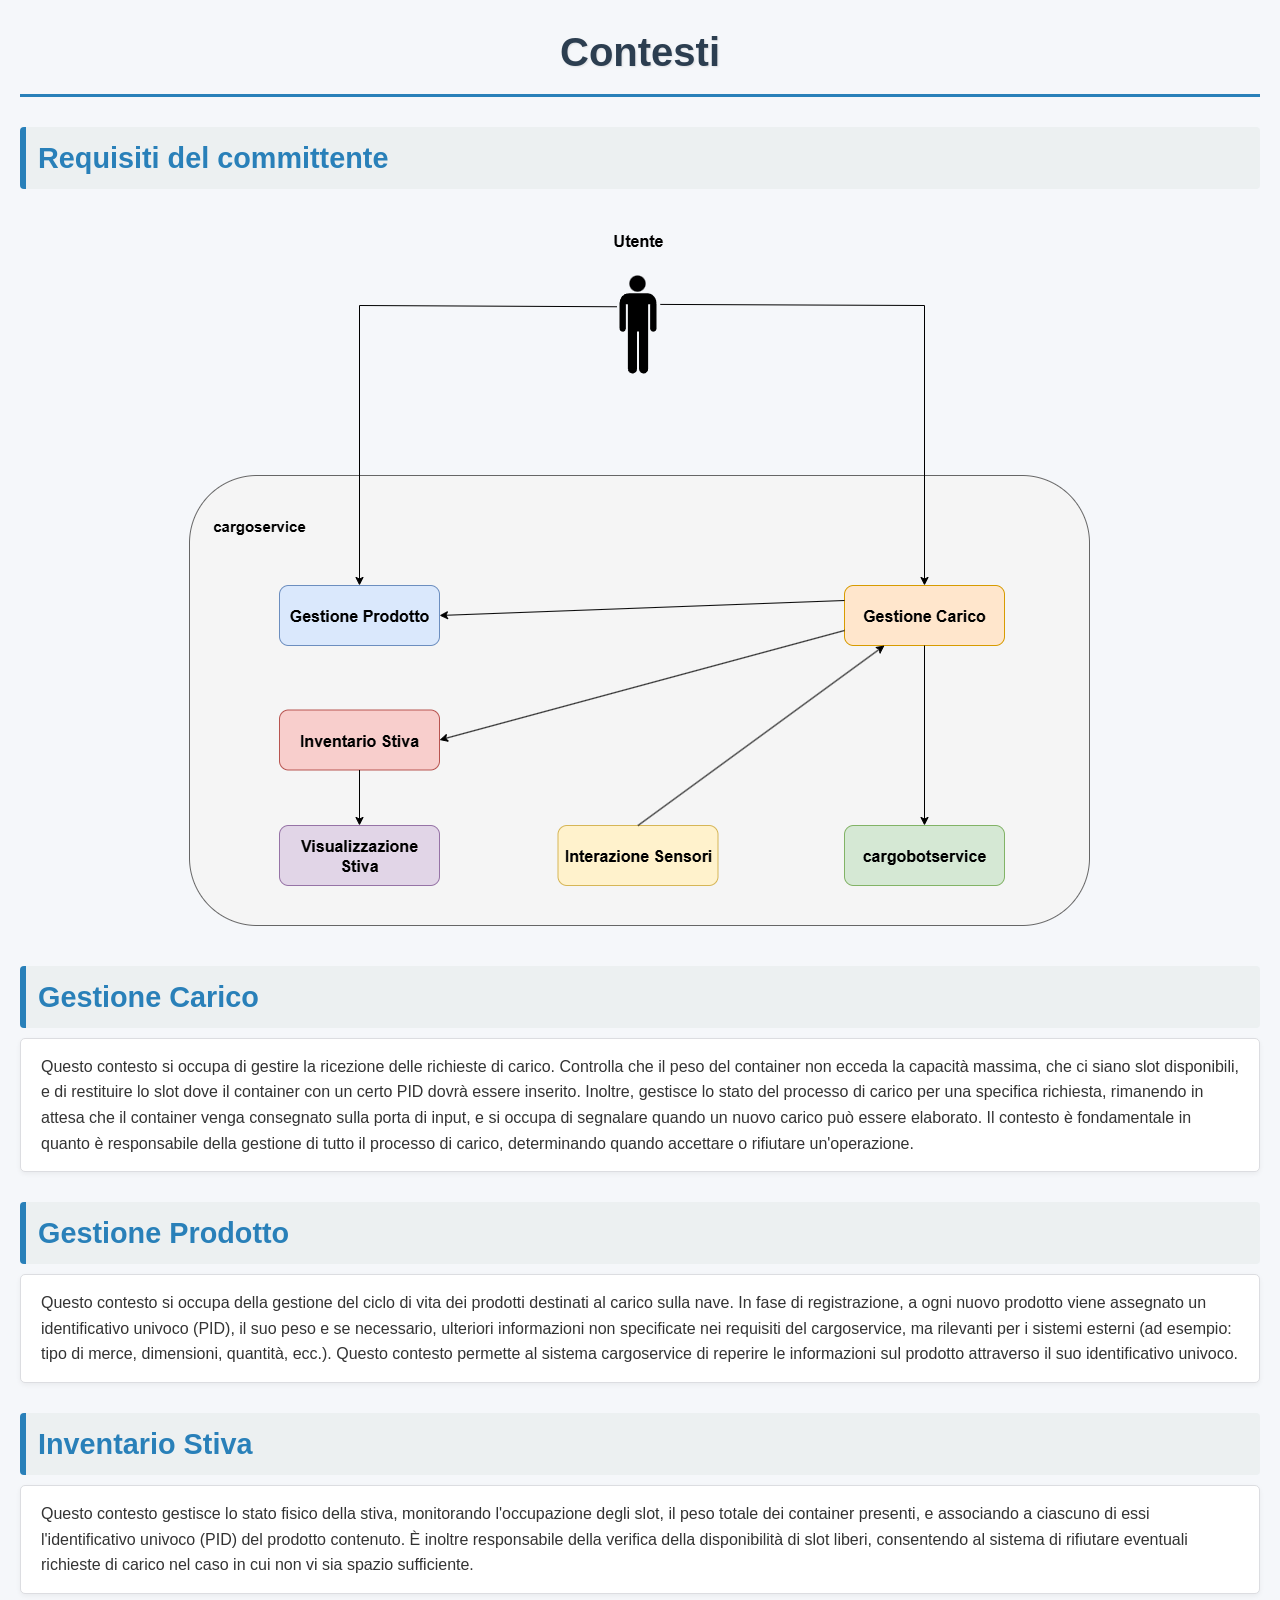
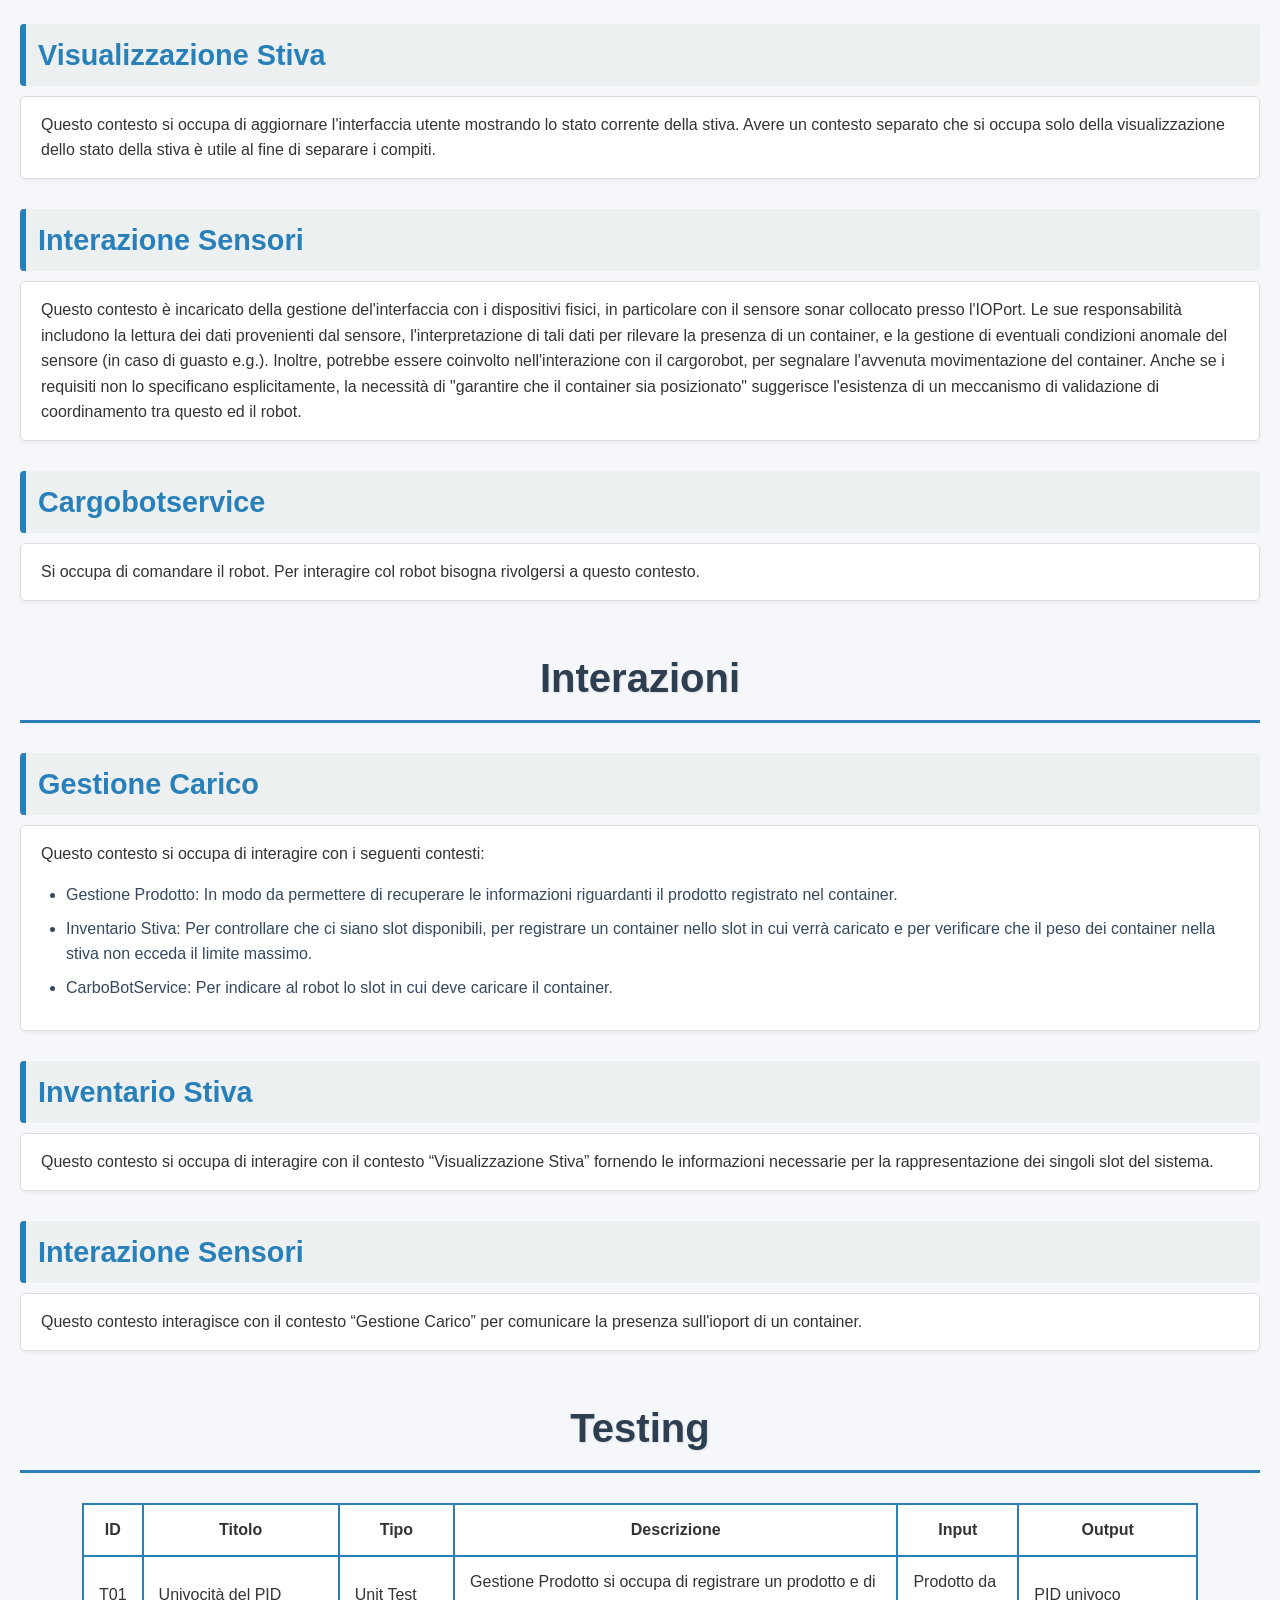
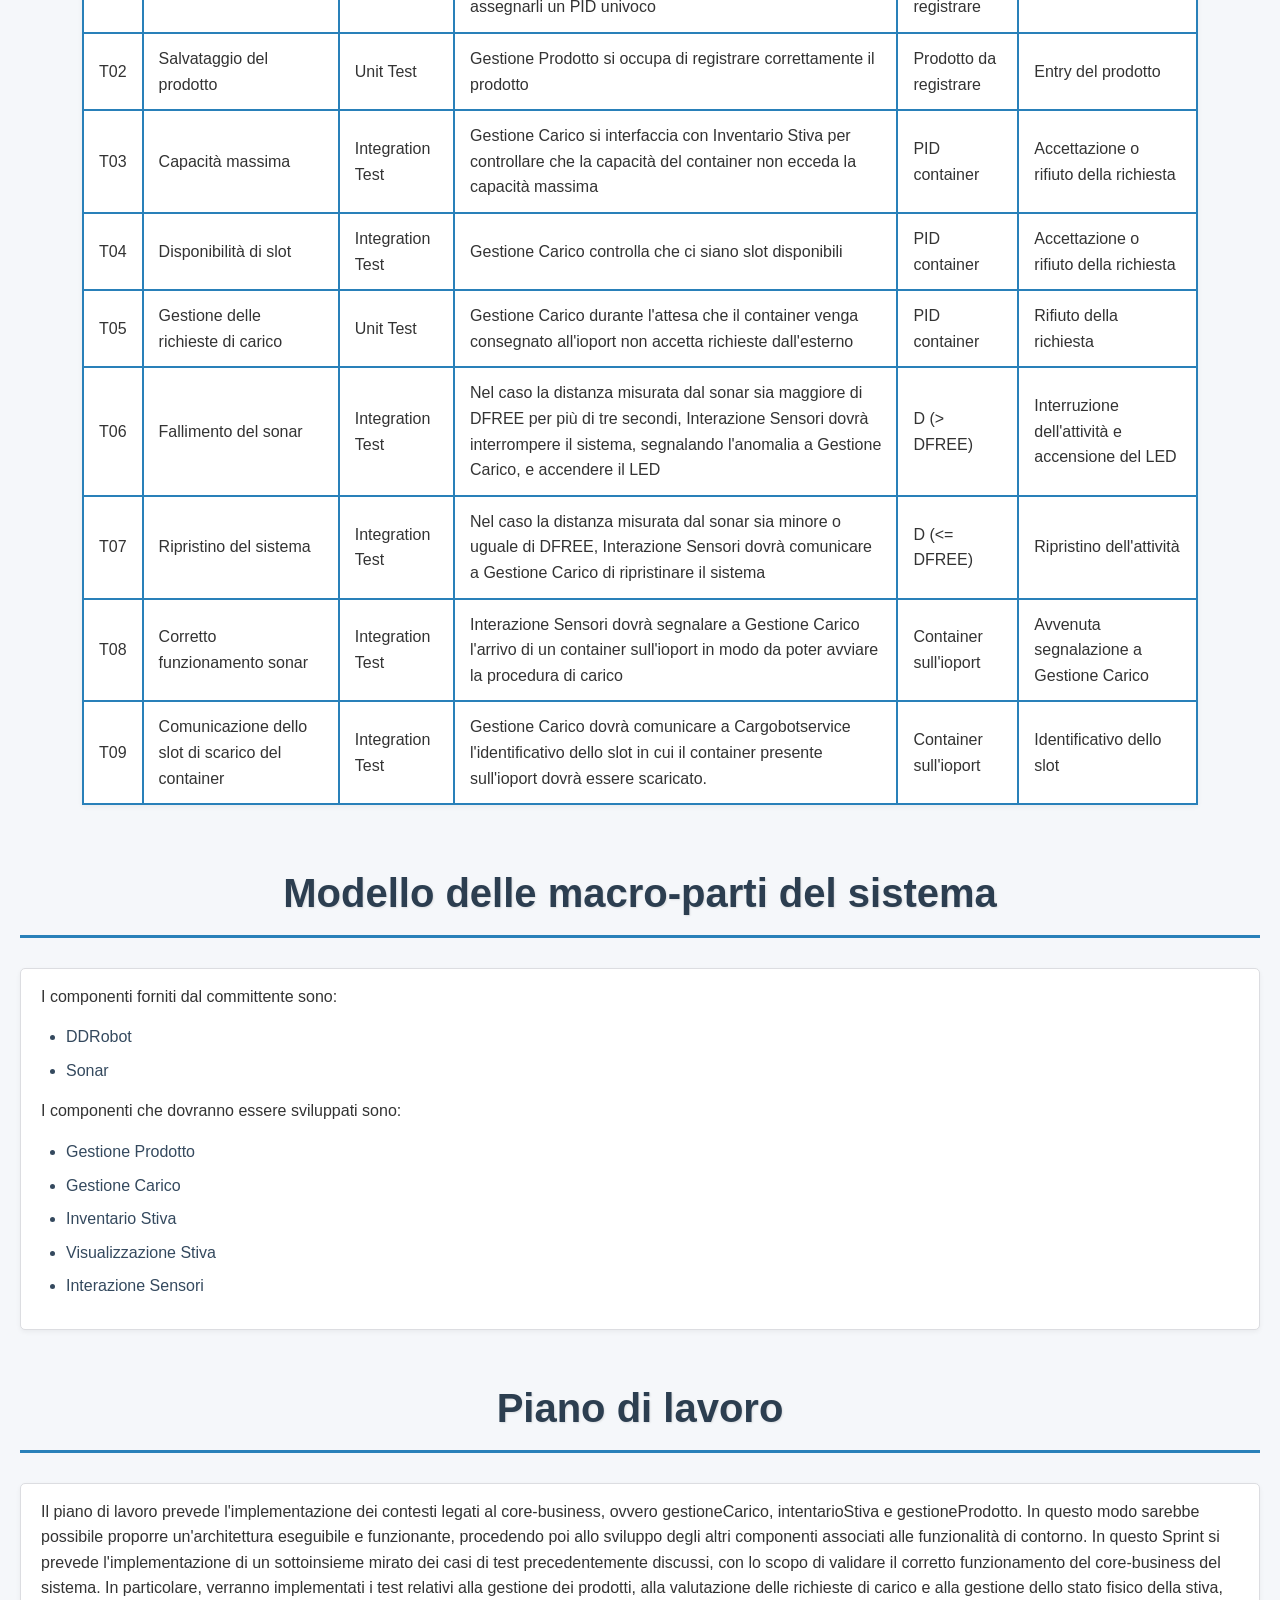
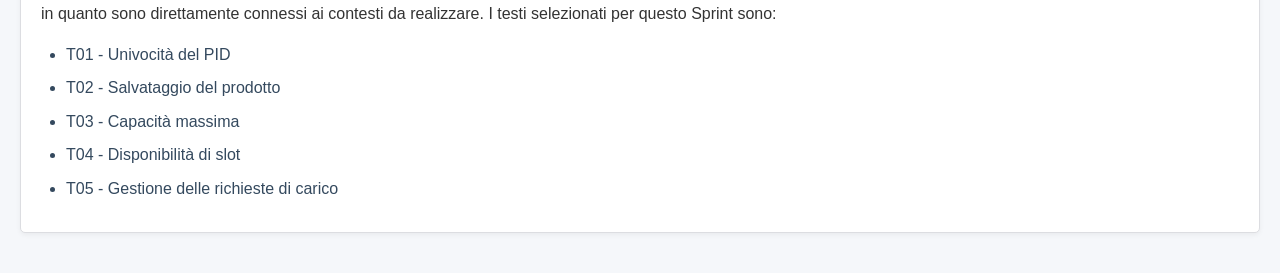
==== commit 1a350430: "iniziato sprint1" ====
--- a/docs/html/Sprint0.html
+++ b/docs/html/Sprint0.html
@@ -11,7 +11,7 @@
 <body>
 
     <h1>Contesti</h1>
-    <h2><a href="./Requisiti.html">Requisiti</a> </h2>
+    <h2><a href="./Requisiti.html">Requisiti del committente</a> </h2>
 
     <br />
 
